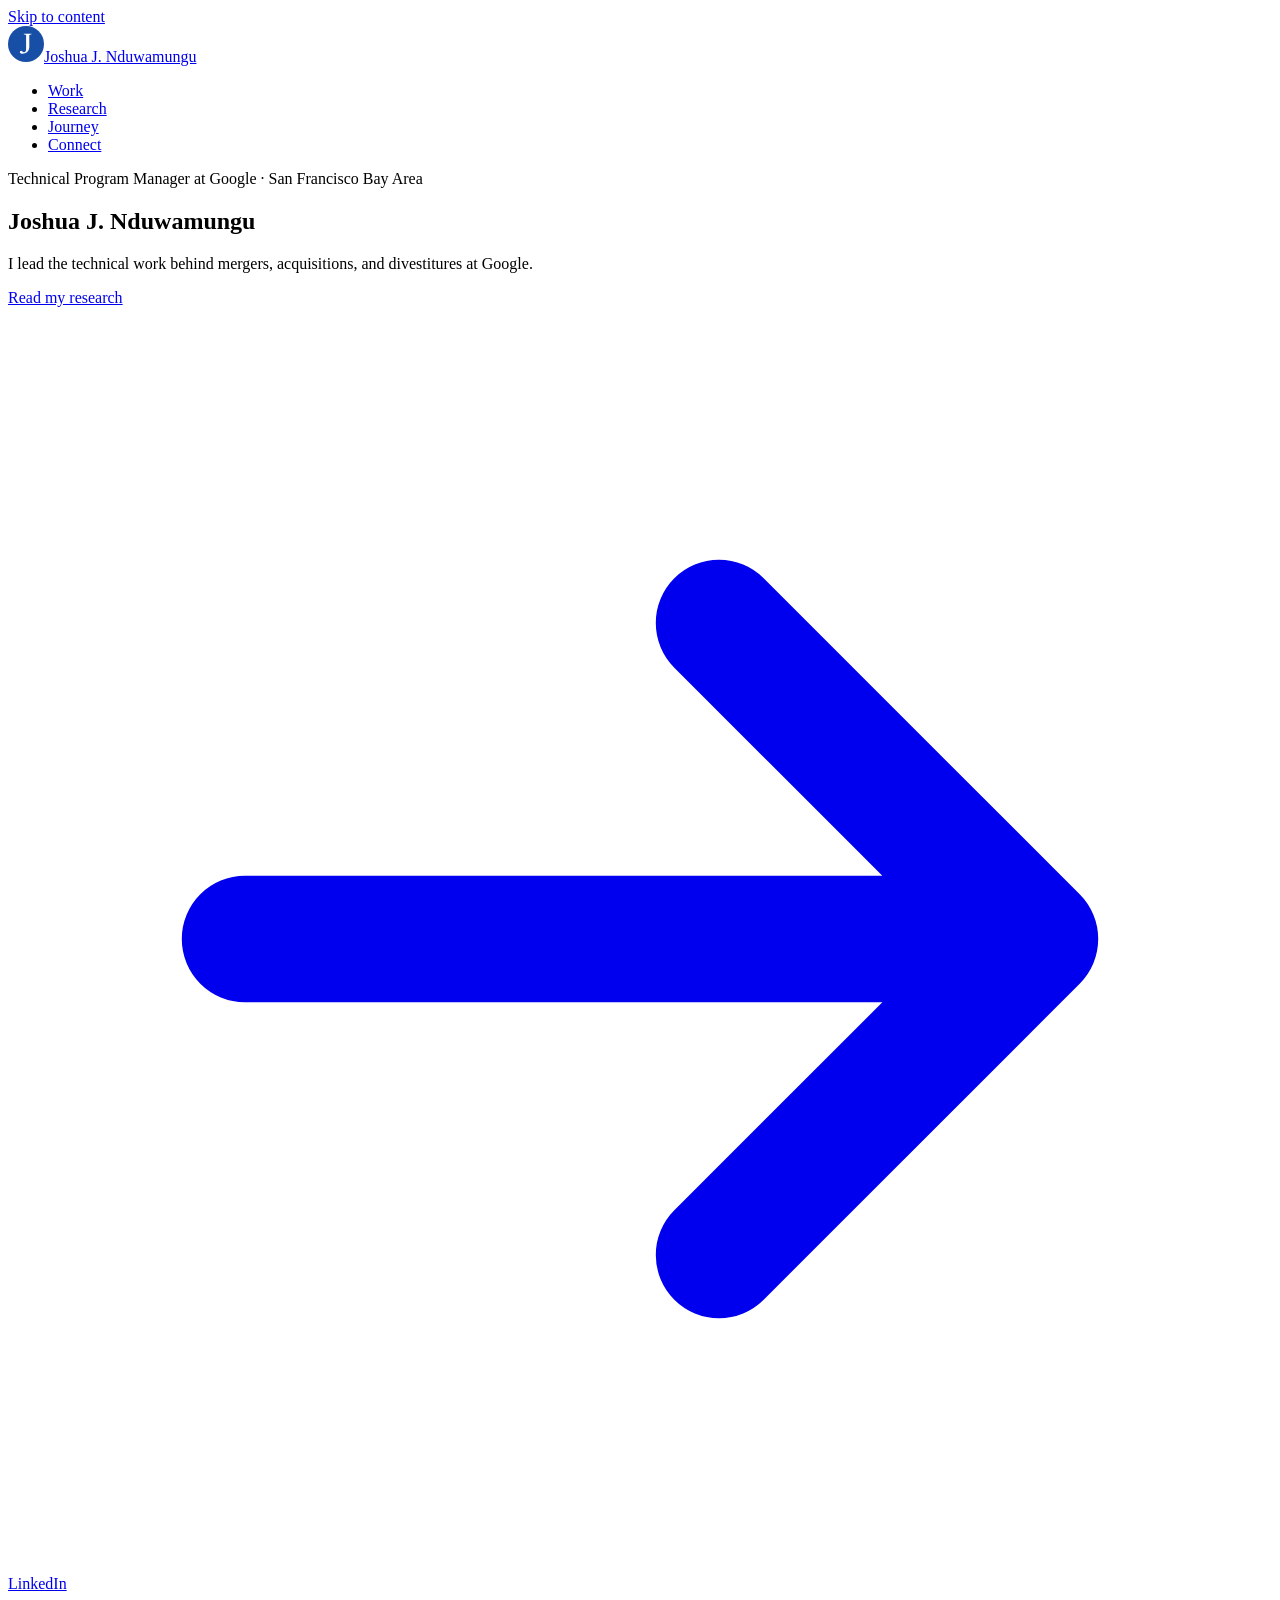
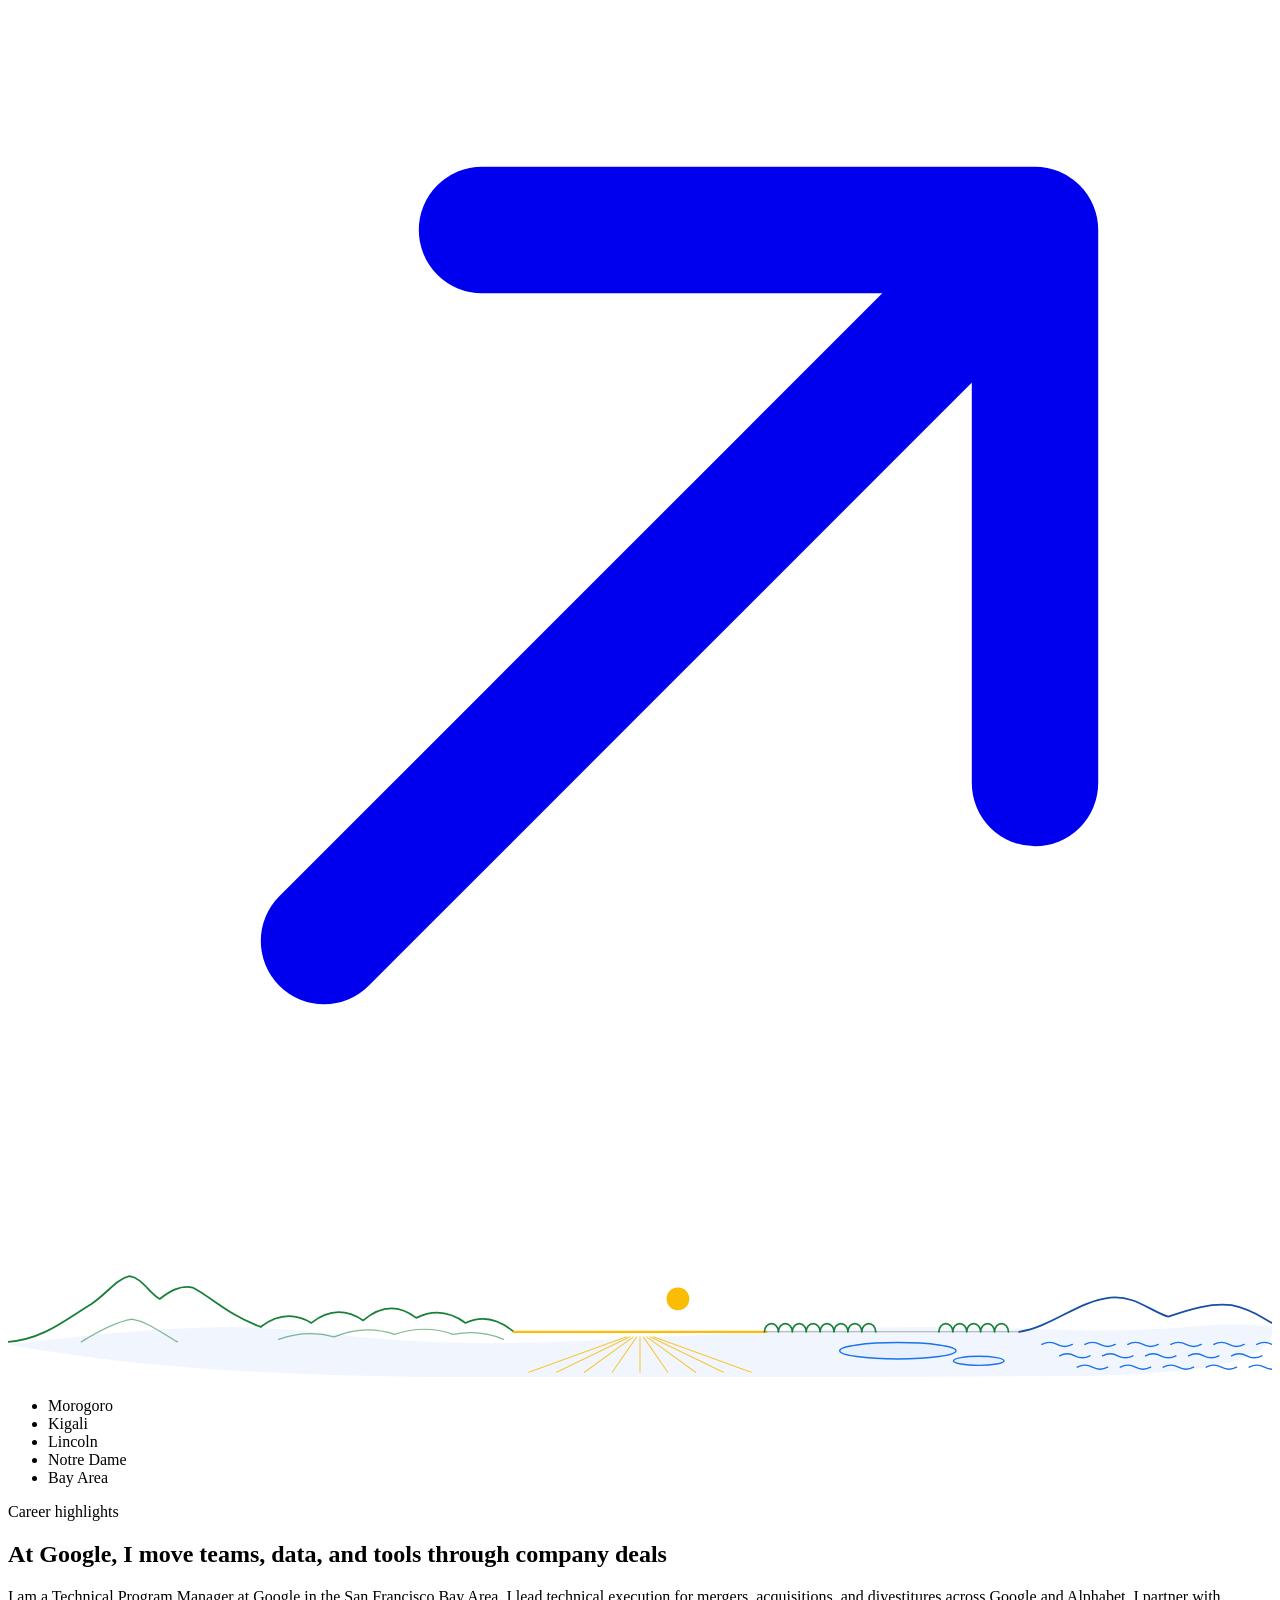
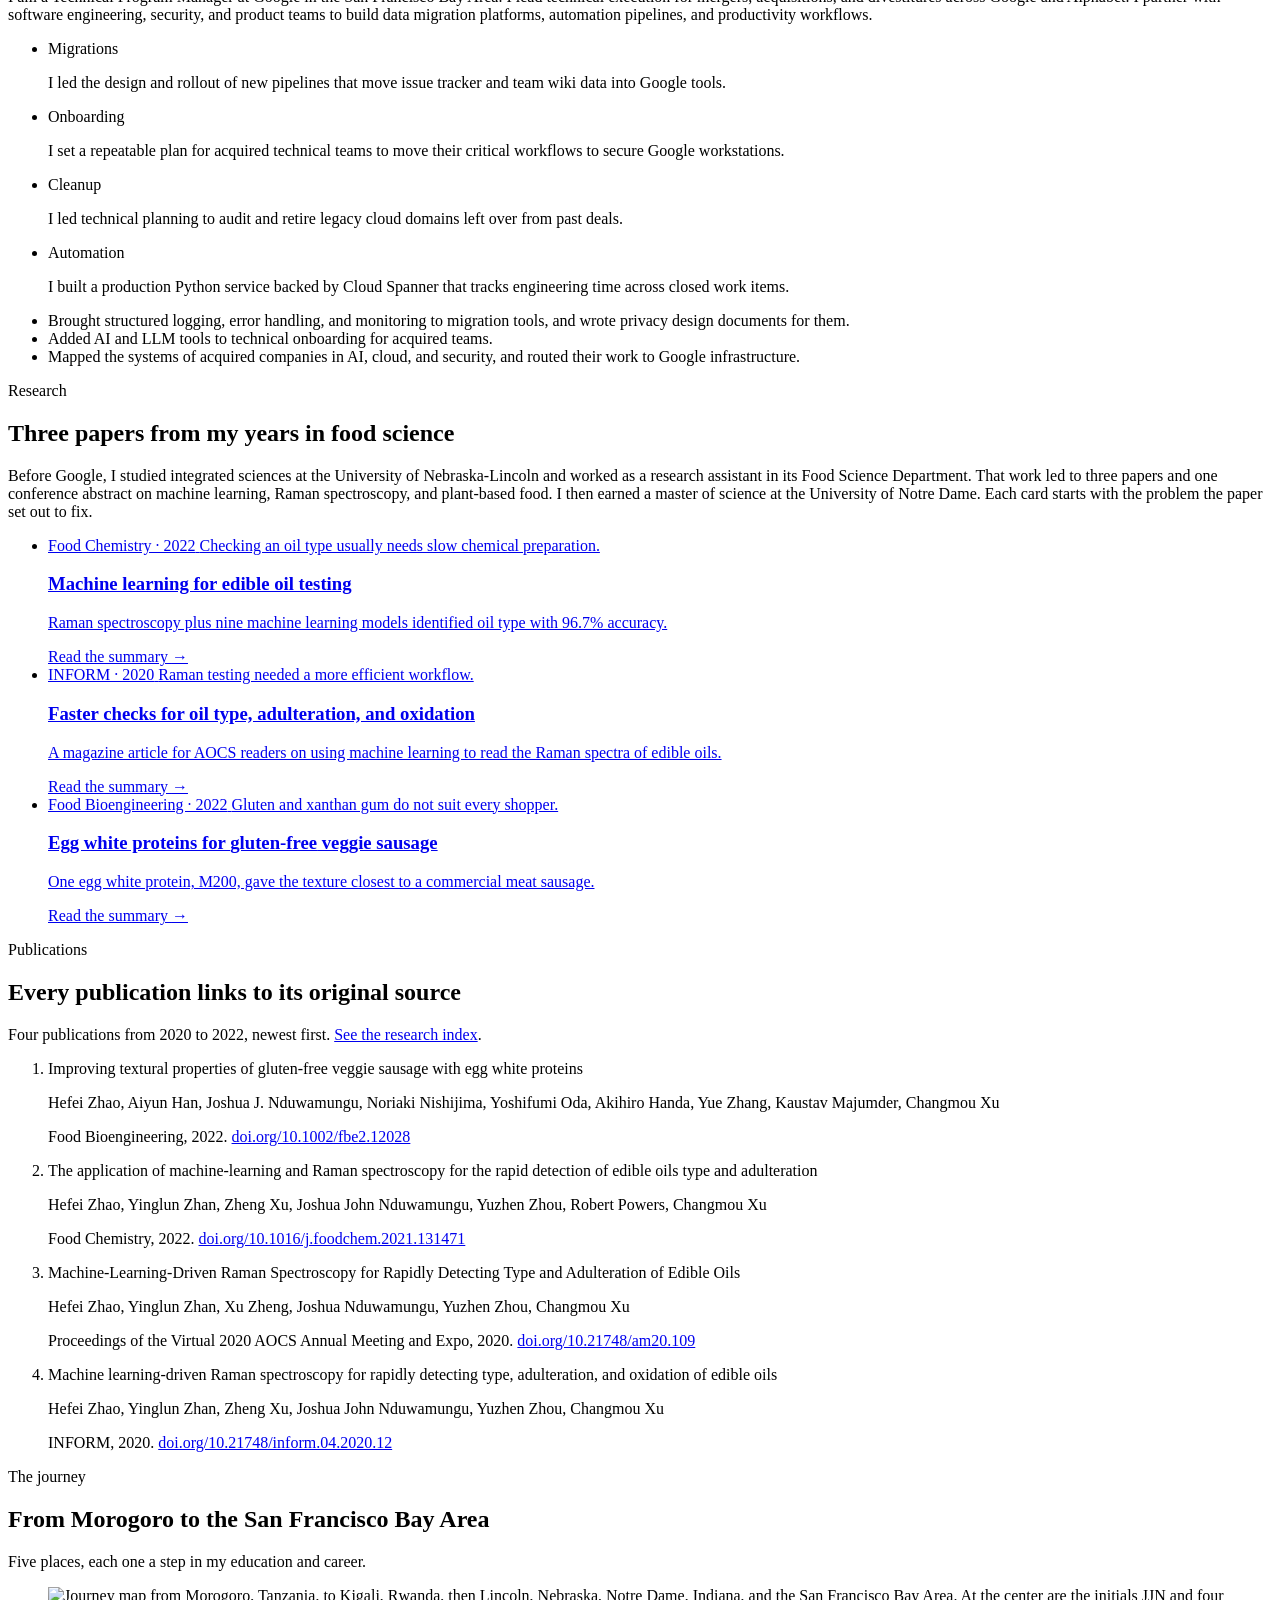
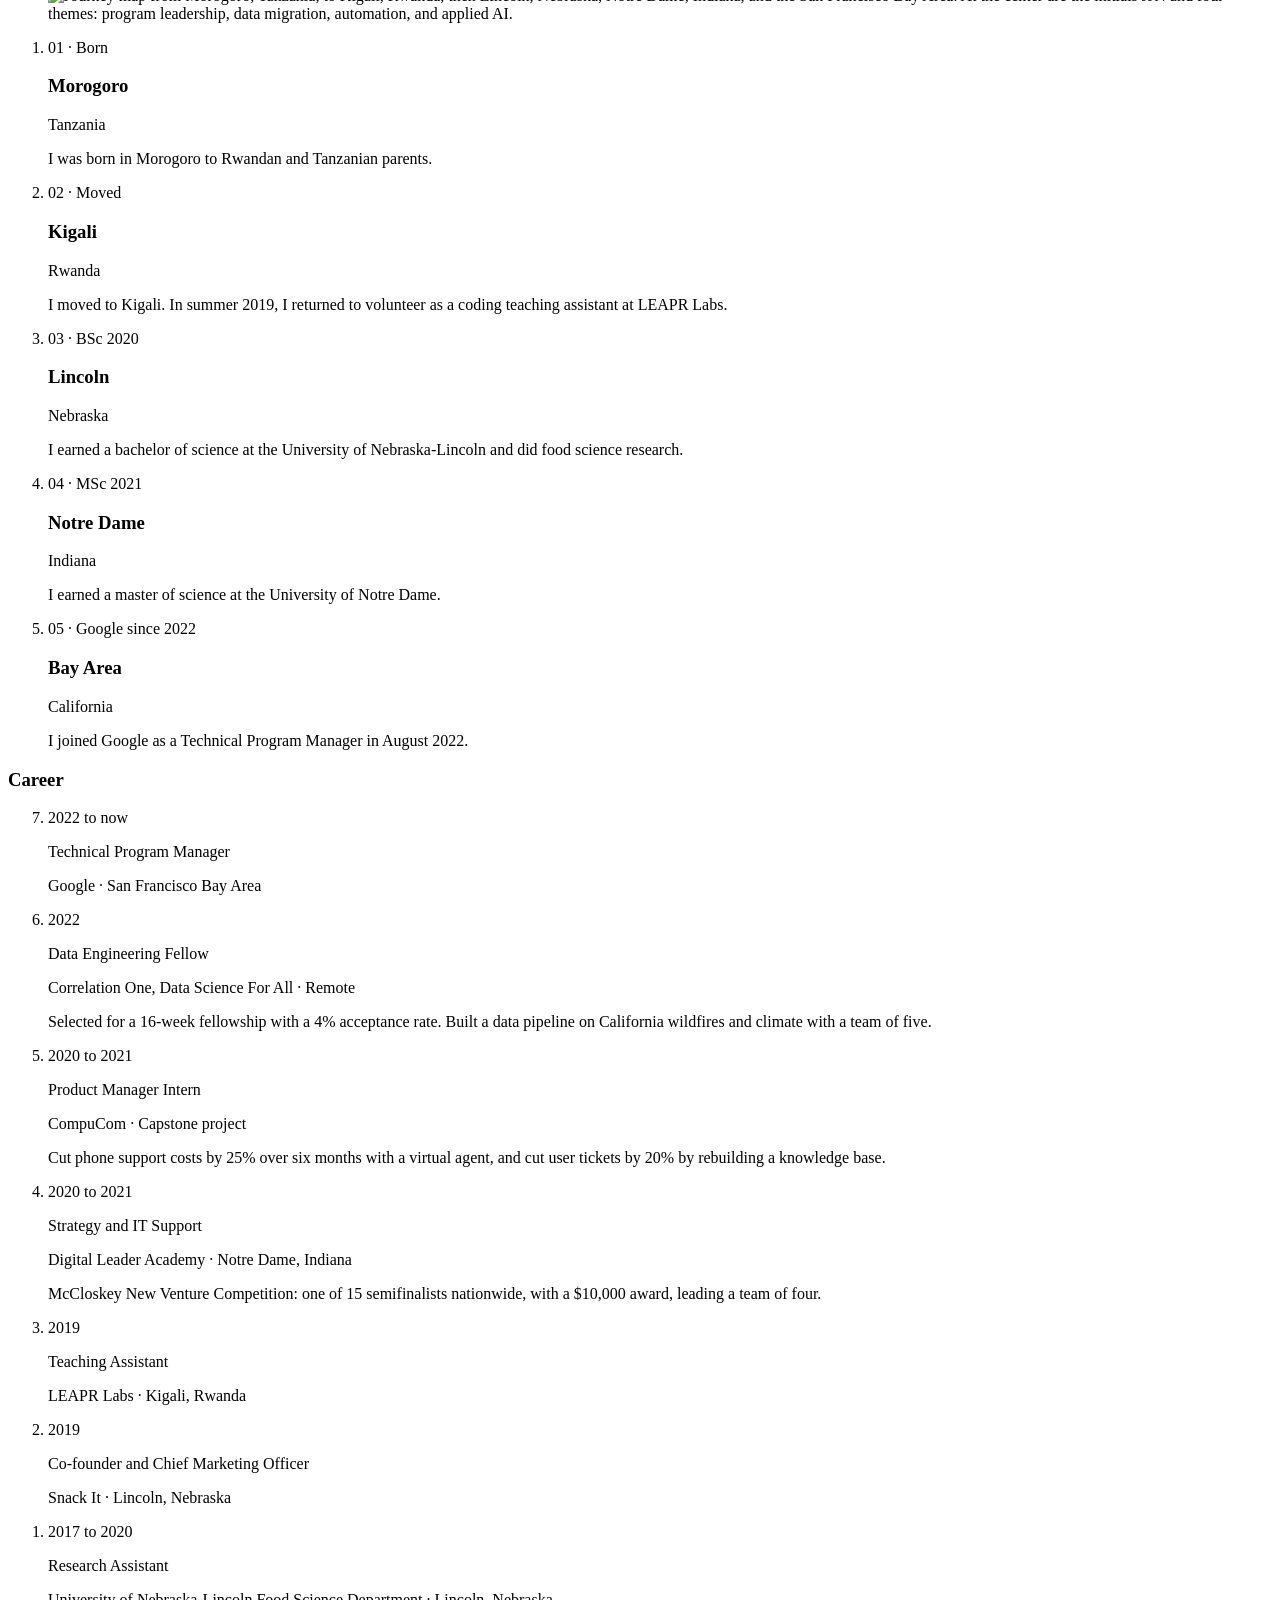
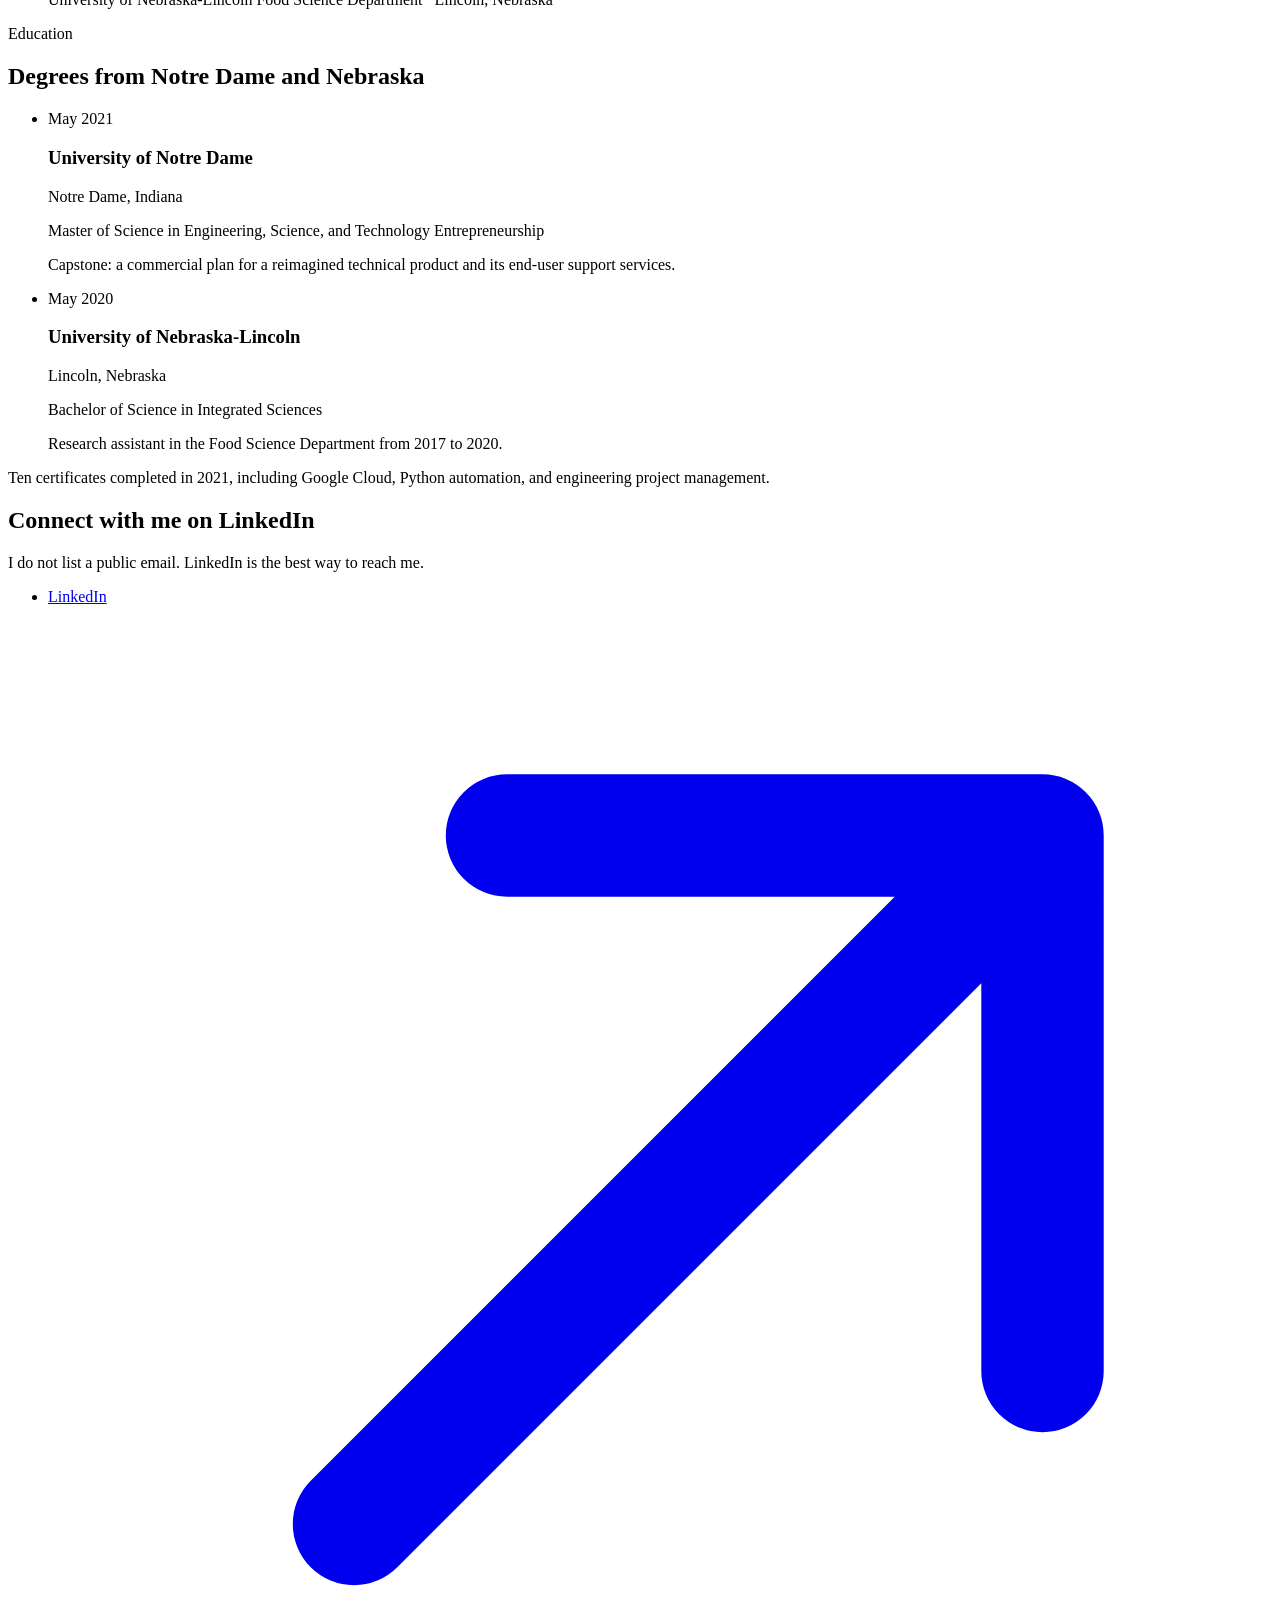
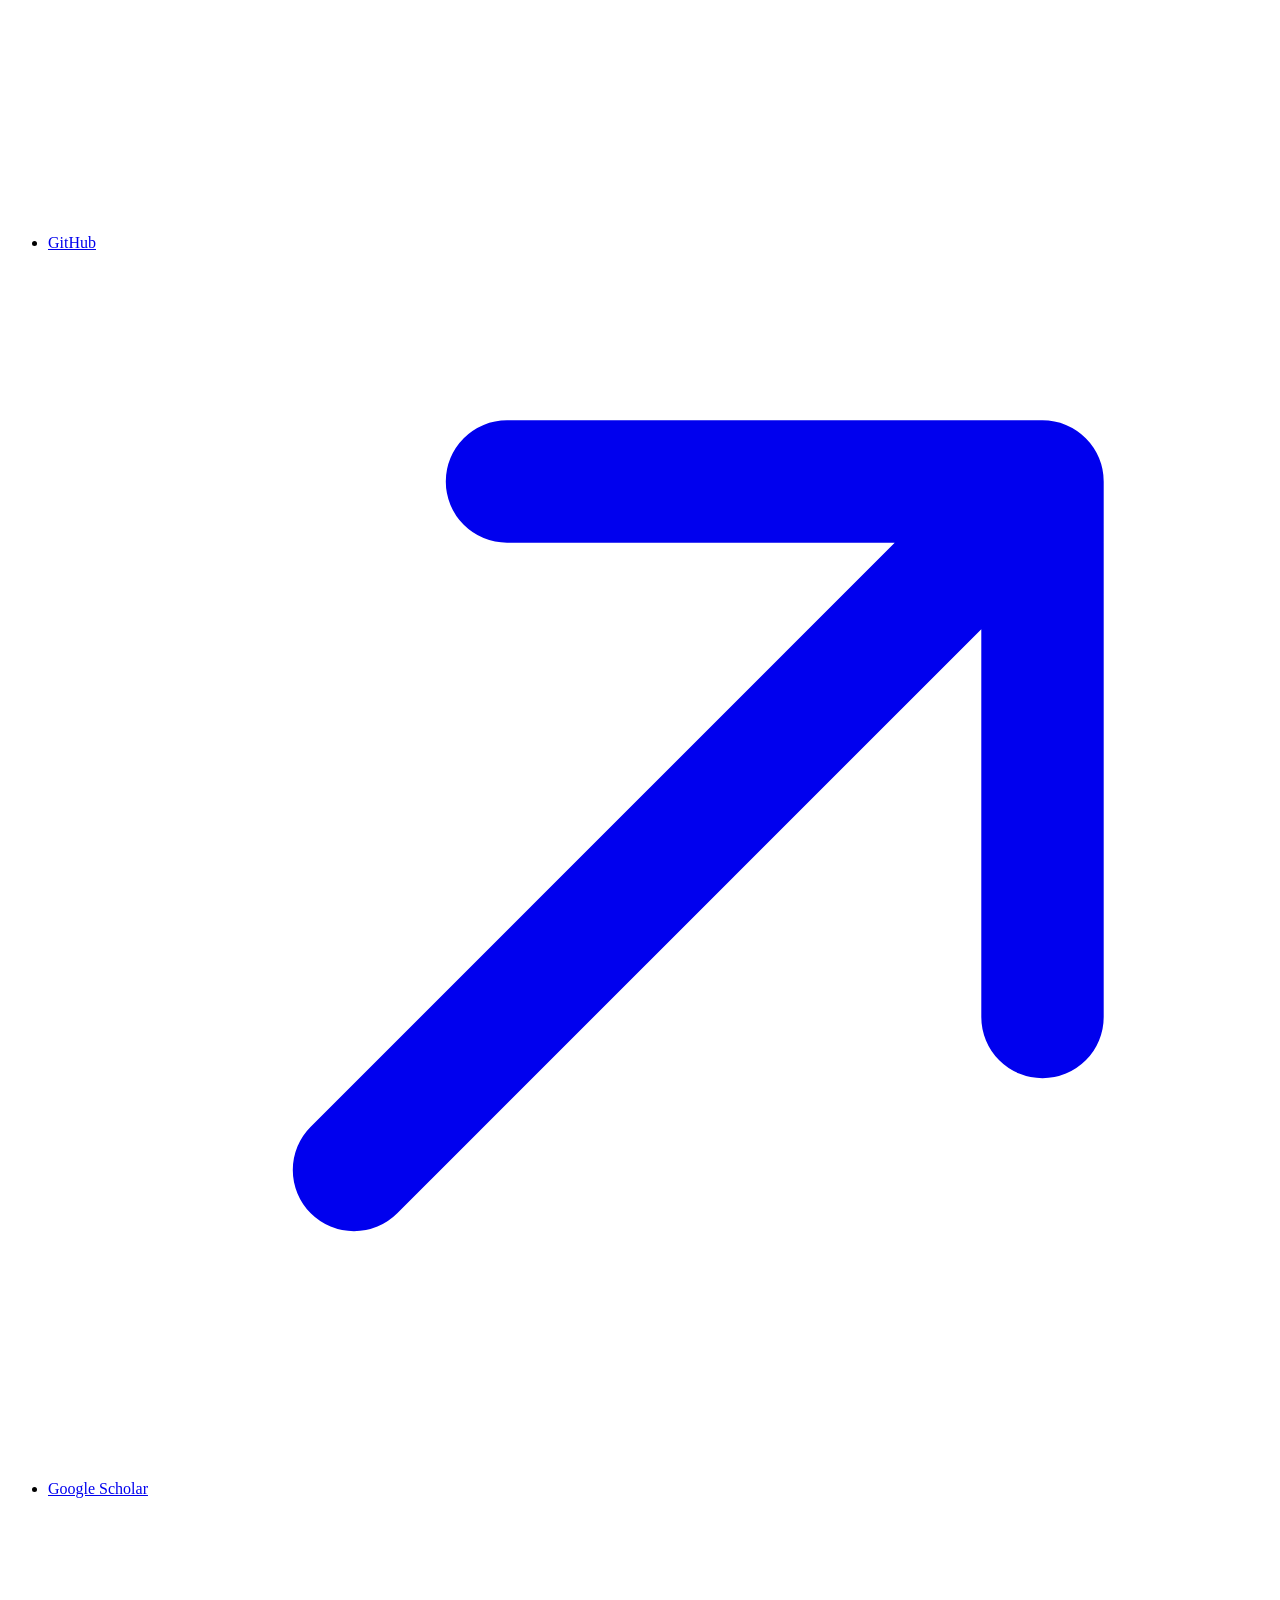
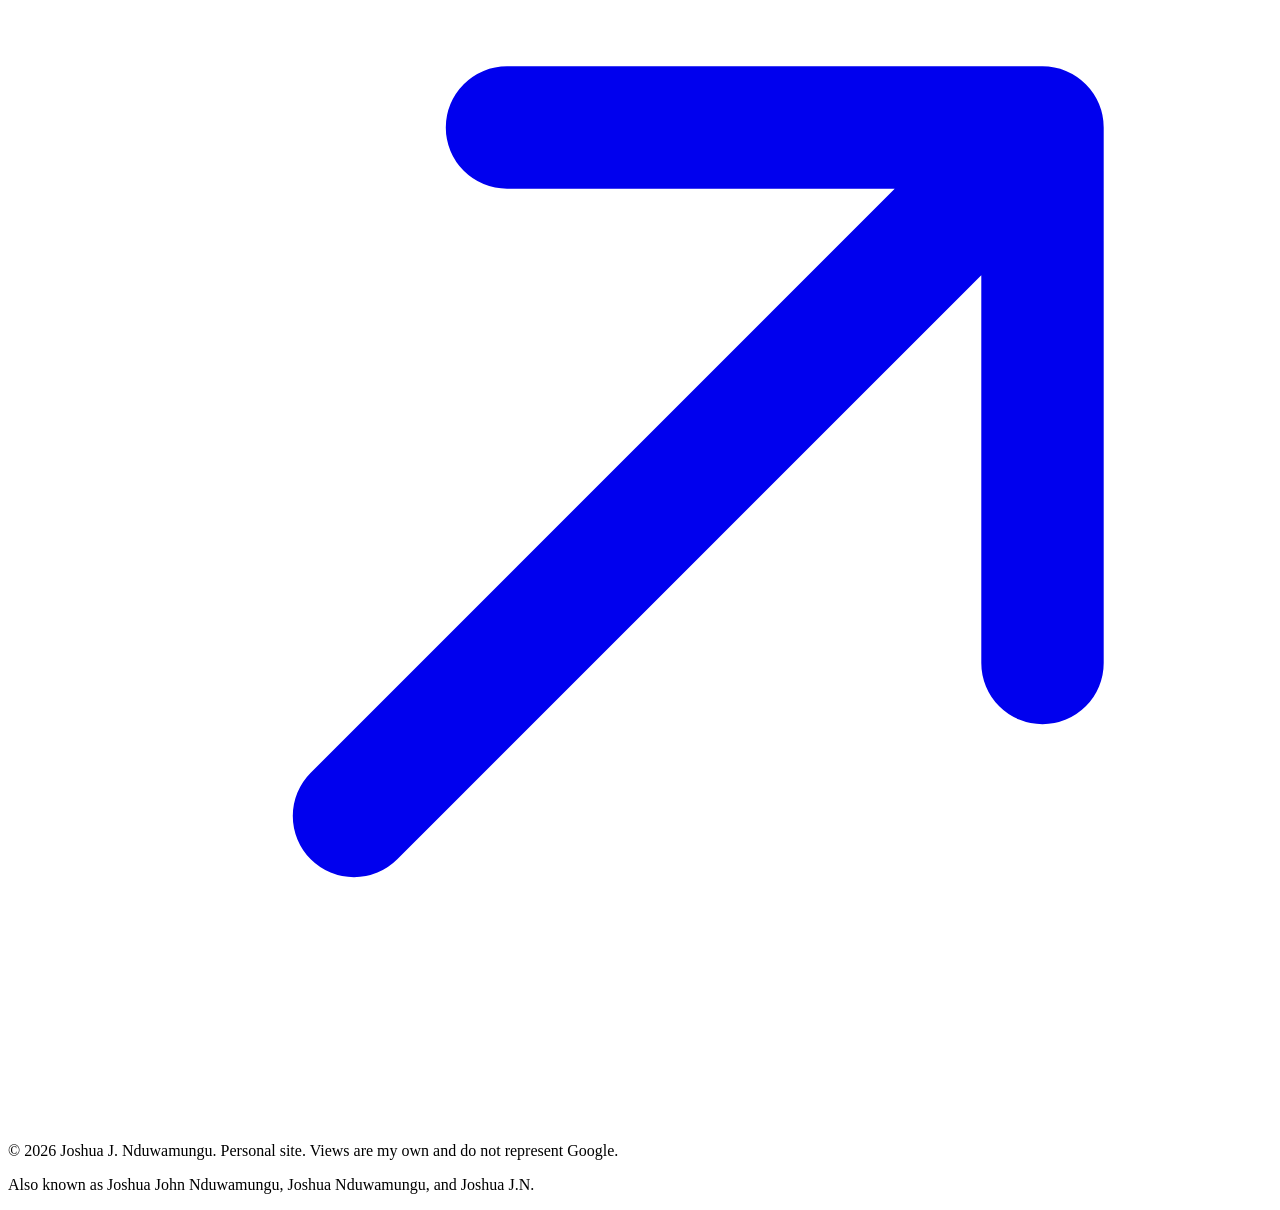
==== index.html @ 7f35c4a2 "Add home page, 404 page, icons, and crawl files" ====
<!doctype html>
<html lang="en">
<head>
<meta charset="utf-8">
<meta name="viewport" content="width=device-width, initial-scale=1">
<title>Joshua J. Nduwamungu | Technical Program Manager at Google</title>
<meta name="description" content="Joshua J. Nduwamungu is a Technical Program Manager at Google who leads technical work for mergers, acquisitions, and divestitures. Research and career.">
<meta name="keywords" content="Joshua J. Nduwamungu, Joshua John Nduwamungu, Joshua Nduwamungu, Joshua J.N.">
<meta name="author" content="Joshua J. Nduwamungu">
<meta name="robots" content="index, follow, max-image-preview:large">
<link rel="canonical" href="https://joshijo77.github.io/">
<meta name="theme-color" content="#ffffff">
<link rel="icon" href="/favicon.svg" type="image/svg+xml">
<link rel="icon" href="/favicon-32.png" sizes="32x32" type="image/png">
<link rel="apple-touch-icon" href="/apple-touch-icon.png">
<link rel="manifest" href="/site.webmanifest">
<link rel="preload" href="/assets/fonts/newsreader-var.woff2" as="font" type="font/woff2" crossorigin>
<link rel="preload" href="/assets/fonts/inter-var.woff2" as="font" type="font/woff2" crossorigin>
<link rel="stylesheet" href="/assets/css/site.css?v=2">
<meta property="og:type" content="profile">
<meta property="og:site_name" content="Joshua J. Nduwamungu">
<meta property="og:title" content="Joshua J. Nduwamungu | Technical Program Manager at Google">
<meta property="og:description" content="Joshua J. Nduwamungu is a Technical Program Manager at Google who leads technical work for mergers, acquisitions, and divestitures. Research and career.">
<meta property="og:url" content="https://joshijo77.github.io/">
<meta property="og:image" content="https://joshijo77.github.io/og.png">
<meta property="og:image:width" content="1200">
<meta property="og:image:height" content="630">
<meta property="og:image:alt" content="Joshua J. Nduwamungu, Technical Program Manager at Google, above a horizon drawn from Morogoro, Kigali, Nebraska, Indiana, and the Bay Area.">
<meta property="og:locale" content="en_US">
<meta property="profile:first_name" content="Joshua">
<meta property="profile:last_name" content="Nduwamungu">
<meta name="twitter:card" content="summary_large_image">
<meta name="twitter:title" content="Joshua J. Nduwamungu | Technical Program Manager at Google">
<meta name="twitter:description" content="Joshua J. Nduwamungu is a Technical Program Manager at Google who leads technical work for mergers, acquisitions, and divestitures. Research and career.">
<meta name="twitter:image" content="https://joshijo77.github.io/og.png">
<meta name="twitter:image:alt" content="Joshua J. Nduwamungu, Technical Program Manager at Google, above a horizon drawn from Morogoro, Kigali, Nebraska, Indiana, and the Bay Area.">
<script type="application/ld+json">{"@context":"https://schema.org","@graph":[{"@type":"ProfilePage","@id":"https://joshijo77.github.io/#profile","url":"https://joshijo77.github.io/","name":"Joshua J. Nduwamungu | Technical Program Manager at Google","dateCreated":"2026-11-27","dateModified":"2026-11-27","inLanguage":"en-US","mainEntity":{"@id":"https://joshijo77.github.io/#person"},"isPartOf":{"@id":"https://joshijo77.github.io/#website"}},{"@type":"Person","@id":"https://joshijo77.github.io/#person","name":"Joshua J. Nduwamungu","alternateName":["Joshua John Nduwamungu","Joshua Nduwamungu","Joshua J.N."],"url":"https://joshijo77.github.io/","jobTitle":"Technical Program Manager","description":"Joshua J. Nduwamungu leads the technical work behind mergers, acquisitions, and divestitures at Google.","worksFor":{"@type":"Organization","name":"Google","url":"https://www.google.com"},"alumniOf":[{"@type":"CollegeOrUniversity","name":"University of Notre Dame","url":"https://www.nd.edu"},{"@type":"CollegeOrUniversity","name":"University of Nebraska-Lincoln","url":"https://www.unl.edu"}],"hasCredential":[{"@type":"EducationalOccupationalCredential","credentialCategory":"degree","name":"Master of Science in Engineering, Science, and Technology Entrepreneurship","dateCreated":"2021-05","recognizedBy":{"@type":"CollegeOrUniversity","name":"University of Notre Dame"}},{"@type":"EducationalOccupationalCredential","credentialCategory":"degree","name":"Bachelor of Science in Integrated Sciences","dateCreated":"2020-05","recognizedBy":{"@type":"CollegeOrUniversity","name":"University of Nebraska-Lincoln"}}],"homeLocation":{"@type":"Place","name":"San Francisco Bay Area, California, United States"},"birthPlace":{"@type":"Place","name":"Morogoro, Tanzania"},"knowsAbout":["Technical program management","Mergers and acquisitions technical integration","Divestitures","Data migration","Automation","Applied AI","Machine learning","Raman spectroscopy","Food science"],"sameAs":["https://github.com/joshijo77","https://www.linkedin.com/in/joshua-j-nduwamungu","https://scholar.google.com/citations?hl=en&user=gFSQpskAAAAJ"]},{"@type":"WebSite","@id":"https://joshijo77.github.io/#website","url":"https://joshijo77.github.io/","name":"Joshua J. Nduwamungu","inLanguage":"en-US","publisher":{"@id":"https://joshijo77.github.io/#person"}},{"@type":"SoftwareSourceCode","name":"Joshua J. Nduwamungu personal website","codeRepository":"https://github.com/joshijo77/joshijo77.github.io","programmingLanguage":["HTML","CSS"],"license":"https://opensource.org/licenses/MIT","author":{"@id":"https://joshijo77.github.io/#person"}},{"@type":"ScholarlyArticle","@id":"https://doi.org/10.1016/j.foodchem.2021.131471","headline":"The application of machine-learning and Raman spectroscopy for the rapid detection of edible oils type and","name":"The application of machine-learning and Raman spectroscopy for the rapid detection of edible oils type and adulteration","author":[{"@type":"Person","name":"Hefei Zhao"},{"@type":"Person","name":"Yinglun Zhan"},{"@type":"Person","name":"Zheng Xu"},{"@id":"https://joshijo77.github.io/#person"},{"@type":"Person","name":"Yuzhen Zhou"},{"@type":"Person","name":"Robert Powers"},{"@type":"Person","name":"Changmou Xu"}],"datePublished":"2022-03-30","isPartOf":{"@type":"Periodical","name":"Food Chemistry"},"identifier":{"@type":"PropertyValue","propertyID":"DOI","value":"10.1016/j.foodchem.2021.131471"},"sameAs":"https://doi.org/10.1016/j.foodchem.2021.131471","url":"https://doi.org/10.1016/j.foodchem.2021.131471"},{"@type":"ScholarlyArticle","@id":"https://doi.org/10.21748/inform.04.2020.12","headline":"Machine learning-driven Raman spectroscopy for rapidly detecting type, adulteration, and oxidation of edible","name":"Machine learning-driven Raman spectroscopy for rapidly detecting type, adulteration, and oxidation of edible oils","author":[{"@type":"Person","name":"Hefei Zhao"},{"@type":"Person","name":"Yinglun Zhan"},{"@type":"Person","name":"Zheng Xu"},{"@id":"https://joshijo77.github.io/#person"},{"@type":"Person","name":"Yuzhen Zhou"},{"@type":"Person","name":"Changmou Xu"}],"datePublished":"2020-04-01","isPartOf":{"@type":"Periodical","name":"INFORM"},"identifier":{"@type":"PropertyValue","propertyID":"DOI","value":"10.21748/inform.04.2020.12"},"sameAs":"https://doi.org/10.21748/inform.04.2020.12","url":"https://doi.org/10.21748/inform.04.2020.12"},{"@type":"ScholarlyArticle","@id":"https://doi.org/10.1002/fbe2.12028","headline":"Improving textural properties of gluten-free veggie sausage with egg white proteins","name":"Improving textural properties of gluten-free veggie sausage with egg white proteins","author":[{"@type":"Person","name":"Hefei Zhao"},{"@type":"Person","name":"Aiyun Han"},{"@id":"https://joshijo77.github.io/#person"},{"@type":"Person","name":"Noriaki Nishijima"},{"@type":"Person","name":"Yoshifumi Oda"},{"@type":"Person","name":"Akihiro Handa"},{"@type":"Person","name":"Yue Zhang"},{"@type":"Person","name":"Kaustav Majumder"},{"@type":"Person","name":"Changmou Xu"}],"datePublished":"2022-10-11","isPartOf":{"@type":"Periodical","name":"Food Bioengineering"},"identifier":{"@type":"PropertyValue","propertyID":"DOI","value":"10.1002/fbe2.12028"},"sameAs":"https://doi.org/10.1002/fbe2.12028","url":"https://doi.org/10.1002/fbe2.12028","license":"https://creativecommons.org/licenses/by/4.0/"},{"@type":"CreativeWork","@id":"https://doi.org/10.21748/am20.109","name":"Machine-Learning-Driven Raman Spectroscopy for Rapidly Detecting Type and Adulteration of Edible Oils","datePublished":"2020-06-29","isPartOf":{"@type":"CreativeWork","name":"Proceedings of the Virtual 2020 AOCS Annual Meeting and Expo"},"url":"https://doi.org/10.21748/am20.109","author":[{"@type":"Person","name":"Hefei Zhao"},{"@type":"Person","name":"Yinglun Zhan"},{"@type":"Person","name":"Xu Zheng"},{"@id":"https://joshijo77.github.io/#person"},{"@type":"Person","name":"Yuzhen Zhou"},{"@type":"Person","name":"Changmou Xu"}]}]}</script>
</head>
<body>
<a class="skip" href="#main">Skip to content</a>
<header class="site-header">
<div class="wrap">
<a class="brand" href="/" aria-label="Joshua J. Nduwamungu, home"><svg class="mark" aria-hidden="true" focusable="false" xmlns="http://www.w3.org/2000/svg" viewBox="0 0 36 36" width="36" height="36"><rect width="36" height="36" rx="18" fill="#174EA6"/><path fill="#fff" d="M21.31 20.83Q21.31 22.44 20.74 23.74Q20.17 25.03 19.18 25.94Q18.2 26.85 16.94 27.33Q15.68 27.81 14.3 27.81Q13.56 27.81 13.02 27.61Q12.47 27.4 12.18 27.02Q11.88 26.64 11.88 26.13Q11.88 25.6 12.22 25.21Q12.55 24.82 13.15 24.82Q13.4 24.82 13.71 25.03Q14.02 25.24 14.38 25.52Q14.75 25.79 15.16 26Q15.57 26.22 16.02 26.22Q16.93 26.22 17.52 25.48Q18.1 24.74 18.1 22.94V9.08L15.77 8.34V7.78H23.56V8.34L21.28 9.08Z"/></svg><span>Joshua J. Nduwamungu</span></a>
<nav aria-label="Main"><ul class="nav">
<li><a href="/#work">Work</a></li>
<li><a href="/#research">Research</a></li>
<li><a href="/#journey">Journey</a></li>
<li><a href="#connect">Connect</a></li>
</ul></nav>
</div>
</header>
<main id="main">
<section class="hero" aria-labelledby="hero-title">
<div class="wrap">
<span class="eyebrow">Technical Program Manager at Google · San Francisco Bay Area</span>
<h1 id="hero-title">Joshua J. Nduwamungu</h1>
<p class="lede">I lead the technical work behind mergers, acquisitions, and divestitures at Google.</p>
<div class="actions">
<a class="btn btn-primary" href="#research">Read my research<svg viewBox="0 0 16 16" aria-hidden="true" fill="none" stroke="currentColor" stroke-width="1.6" stroke-linecap="round" stroke-linejoin="round"><path d="M3 8h10M9 4l4 4-4 4"/></svg></a>
<a class="btn btn-secondary" href="https://www.linkedin.com/in/joshua-j-nduwamungu" rel="me noopener">LinkedIn<svg viewBox="0 0 16 16" aria-hidden="true" fill="none" stroke="currentColor" stroke-width="1.6" stroke-linecap="round" stroke-linejoin="round"><path d="M6 3h7v7M13 3 4 12"/></svg></a>
</div>
<svg class="horizon" viewBox="0 0 1000 92" role="img" aria-labelledby="hz-t"><title id="hz-t">A horizon drawn from five places: the mountains of Morogoro, the hills of Kigali, the plains of Nebraska, the lakes and woods of Indiana, and the hills and water of the Bay Area.</title><path d="M0 66 C120 52 180 48 260 58 S420 66 520 60 S700 50 820 54 S940 46 1000 52 C1004 76 960 90 840 91 C680 92 520 92 360 92 C220 91 110 86 0 66Z" fill="#E8F0FE" opacity=".6"/>
<path d="M0 64 C28 62 46 46 66 34 C78 26 86 14 96 12 C106 13 112 26 120 30 C128 24 136 19 146 21 C160 28 176 44 200 52" fill="none" stroke="#188038" stroke-width="1.4" stroke-linecap="round" stroke-linejoin="round"/>
<path d="M58 64 C74 54 86 48 98 46 C110 48 120 56 134 64" fill="none" stroke="#188038" stroke-width="0.9799999999999999" stroke-linecap="round" opacity=".55"/>
<path d="M200 52 Q220 37 240 49 Q260 33 281 47 Q302 29 323 45 Q343 35 362 49 Q381 40 400 56" fill="none" stroke="#188038" stroke-width="1.4" stroke-linecap="round" stroke-linejoin="round"/>
<path d="M214 62 Q236 54 258 60 Q282 50 306 58 Q330 50 352 58 Q374 54 392 62" fill="none" stroke="#188038" stroke-width="0.9799999999999999" stroke-linecap="round" opacity=".55"/>
<circle cx="530" cy="30" r="9" fill="#FBBC04"/>
<path d="M400 56 L600 56" stroke="#FBBC04" stroke-width="1.7999999999999998" stroke-linecap="round"/>
<path d="M489.4 60 L412 88 M492.1 60 L434 88 M494.7 60 L456 88 M497.4 60 L478 88 M500.0 60 L500 88 M502.6 60 L522 88 M505.3 60 L544 88 M507.9 60 L566 88 M510.6 60 L588 88" stroke="#FBBC04" stroke-width="0.84" stroke-linecap="round" opacity=".8"/>
<path d="M600 56 L800 56" stroke="#5F6368" stroke-width="0.84" stroke-linecap="round" opacity=".5"/>
<path d="M598.5 56 A5.5 6.5 0 0 1 609.5 56 M609.5 56 A5.5 6.5 0 0 1 620.5 56 M620.5 56 A5.5 6.5 0 0 1 631.5 56 M631.5 56 A5.5 6.5 0 0 1 642.5 56 M642.5 56 A5.5 6.5 0 0 1 653.5 56 M653.5 56 A5.5 6.5 0 0 1 664.5 56 M664.5 56 A5.5 6.5 0 0 1 675.5 56 M675.5 56 A5.5 6.5 0 0 1 686.5 56 M736.5 56 A5.5 6.5 0 0 1 747.5 56 M747.5 56 A5.5 6.5 0 0 1 758.5 56 M758.5 56 A5.5 6.5 0 0 1 769.5 56 M769.5 56 A5.5 6.5 0 0 1 780.5 56 M780.5 56 A5.5 6.5 0 0 1 791.5 56" fill="none" stroke="#188038" stroke-width="1.4" stroke-linecap="round"/>
<ellipse cx="704" cy="71" rx="46" ry="6.5" fill="#E8F0FE" stroke="#1A73E8" stroke-width="1.1199999999999999"/>
<ellipse cx="768" cy="79" rx="20" ry="3.6" fill="#E8F0FE" stroke="#1A73E8" stroke-width="1.1199999999999999"/>
<path d="M800 56 C826 52 846 32 872 29 C892 27 904 40 918 44 C936 38 952 33 968 35 C984 38 994 46 1000 49" fill="none" stroke="#174EA6" stroke-width="1.4" stroke-linecap="round" stroke-linejoin="round"/>
<path d="M818 66 q6 -3.2 12 0 t12 0 M852 66 q6 -3.2 12 0 t12 0 M886 66 q6 -3.2 12 0 t12 0 M920 66 q6 -3.2 12 0 t12 0 M954 66 q6 -3.2 12 0 t12 0 M988 66 q6 -3.2 12 0 t12 0 M832 75 q6 -3.2 12 0 t12 0 M866 75 q6 -3.2 12 0 t12 0 M900 75 q6 -3.2 12 0 t12 0 M934 75 q6 -3.2 12 0 t12 0 M968 75 q6 -3.2 12 0 t12 0 M846 84 q6 -3.2 12 0 t12 0 M880 84 q6 -3.2 12 0 t12 0 M914 84 q6 -3.2 12 0 t12 0 M948 84 q6 -3.2 12 0 t12 0 M982 84 q6 -3.2 12 0 t12 0" fill="none" stroke="#1A73E8" stroke-width="1.1199999999999999" stroke-linecap="round"/></svg>
<ul class="horizon-labels" aria-hidden="true"><li>Morogoro</li><li>Kigali</li><li>Lincoln</li><li>Notre Dame</li><li>Bay Area</li></ul>
</div>
</section>

<section class="section" id="work" aria-labelledby="work-title">
<div class="wrap">
<div class="section-head">
<span class="eyebrow">Career highlights</span>
<h2 id="work-title">At Google, I move teams, data, and tools through company deals</h2>
<p>I am a Technical Program Manager at Google in the San Francisco Bay Area. I lead technical execution for mergers, acquisitions, and divestitures across Google and Alphabet. I partner with software engineering, security, and product teams to build data migration platforms, automation pipelines, and productivity workflows.</p>
</div>
<ul class="stats">
<li class="stat"><span class="num">Migrations</span><p>I led the design and rollout of new pipelines that move issue tracker and team wiki data into Google tools.</p></li>
<li class="stat"><span class="num">Onboarding</span><p>I set a repeatable plan for acquired technical teams to move their critical workflows to secure Google workstations.</p></li>
<li class="stat"><span class="num">Cleanup</span><p>I led technical planning to audit and retire legacy cloud domains left over from past deals.</p></li>
<li class="stat"><span class="num">Automation</span><p>I built a production Python service backed by Cloud Spanner that tracks engineering time across closed work items.</p></li>
</ul>
<ul class="work-more">
<li>Brought structured logging, error handling, and monitoring to migration tools, and wrote privacy design documents for them.</li>
<li>Added AI and LLM tools to technical onboarding for acquired teams.</li>
<li>Mapped the systems of acquired companies in AI, cloud, and security, and routed their work to Google infrastructure.</li>
</ul>
</div>
</section>

<section class="section" id="research" aria-labelledby="research-title">
<div class="wrap">
<div class="section-head">
<span class="eyebrow">Research</span>
<h2 id="research-title">Three papers from my years in food science</h2>
<p>Before Google, I studied integrated sciences at the University of Nebraska-Lincoln and worked as a research assistant in its Food Science Department. That work led to three papers and one conference abstract on machine learning, Raman spectroscopy, and plant-based food. I then earned a master of science at the University of Notre Dame. Each card starts with the problem the paper set out to fix.</p>
</div>
<ul class="cards">
<li><a class="card" href="/research/edible-oil-machine-learning/">
<span class="meta">Food Chemistry · 2022</span>
<span class="problem">Checking an oil type usually needs slow chemical preparation.</span>
<h3>Machine learning for edible oil testing</h3>
<p>Raman spectroscopy plus nine machine learning models identified oil type with 96.7% accuracy.</p>
<span class="go">Read the summary <span aria-hidden="true">→</span></span>
</a></li>
<li><a class="card" href="/research/raman-spectroscopy-inform/">
<span class="meta">INFORM · 2020</span>
<span class="problem">Raman testing needed a more efficient workflow.</span>
<h3>Faster checks for oil type, adulteration, and oxidation</h3>
<p>A magazine article for AOCS readers on using machine learning to read the Raman spectra of edible oils.</p>
<span class="go">Read the summary <span aria-hidden="true">→</span></span>
</a></li>
<li><a class="card" href="/research/egg-white-veggie-sausage/">
<span class="meta">Food Bioengineering · 2022</span>
<span class="problem">Gluten and xanthan gum do not suit every shopper.</span>
<h3>Egg white proteins for <span class="nw">gluten-free</span> veggie sausage</h3>
<p>One egg white protein, M200, gave the texture closest to a commercial meat sausage.</p>
<span class="go">Read the summary <span aria-hidden="true">→</span></span>
</a></li>
</ul>
</div>
</section>

<section class="section" id="writing" aria-labelledby="writing-title">
<div class="wrap">
<div class="section-head">
<span class="eyebrow">Publications</span>
<h2 id="writing-title">Every publication links to its original source</h2>
<p>Four publications from 2020 to 2022, newest first. <a href="/research/">See the research index</a>.</p>
</div>
<ol class="pubs">
<li><div><span class="t">Improving textural properties of gluten-free veggie sausage with egg white proteins</span>
<p class="a">Hefei Zhao, Aiyun Han, <span class="me">Joshua J. Nduwamungu</span>, Noriaki Nishijima, Yoshifumi Oda, Akihiro Handa, Yue Zhang, Kaustav Majumder, Changmou Xu</p>
<p class="v">Food Bioengineering, 2022. <a href="https://doi.org/10.1002/fbe2.12028" rel="noopener">doi.org/10.1002/fbe2.12028</a></p></div></li><li><div><span class="t">The application of machine-learning and Raman spectroscopy for the rapid detection of edible oils type and adulteration</span>
<p class="a">Hefei Zhao, Yinglun Zhan, Zheng Xu, <span class="me">Joshua John Nduwamungu</span>, Yuzhen Zhou, Robert Powers, Changmou Xu</p>
<p class="v">Food Chemistry, 2022. <a href="https://doi.org/10.1016/j.foodchem.2021.131471" rel="noopener">doi.org/10.1016/j.foodchem.2021.131471</a></p></div></li><li><div><span class="t">Machine-Learning-Driven Raman Spectroscopy for Rapidly Detecting Type and Adulteration of Edible Oils</span>
<p class="a">Hefei Zhao, Yinglun Zhan, Xu Zheng, <span class="me">Joshua Nduwamungu</span>, Yuzhen Zhou, Changmou Xu</p>
<p class="v">Proceedings of the Virtual 2020 AOCS Annual Meeting and Expo, 2020. <a href="https://doi.org/10.21748/am20.109" rel="noopener">doi.org/10.21748/am20.109</a></p></div></li><li><div><span class="t">Machine learning-driven Raman spectroscopy for rapidly detecting type, adulteration, and oxidation of edible oils</span>
<p class="a">Hefei Zhao, Yinglun Zhan, Zheng Xu, <span class="me">Joshua John Nduwamungu</span>, Yuzhen Zhou, Changmou Xu</p>
<p class="v">INFORM, 2020. <a href="https://doi.org/10.21748/inform.04.2020.12" rel="noopener">doi.org/10.21748/inform.04.2020.12</a></p></div></li>
</ol>
</div>
</section>

<section class="section" id="journey" aria-labelledby="journey-title">
<div class="wrap">
<div class="section-head">
<span class="eyebrow">The journey</span>
<h2 id="journey-title">From Morogoro to the San Francisco Bay Area</h2>
<p>Five places, each one a step in my education and career.</p>
</div>
<figure class="journey-art"><img src="/assets/img/journey.svg" width="1000" height="800" alt="Journey map from Morogoro, Tanzania, to Kigali, Rwanda, then Lincoln, Nebraska, Notre Dame, Indiana, and the San Francisco Bay Area. At the center are the initials JJN and four themes: program leadership, data migration, automation, and applied AI." decoding="async"></figure>
<ol class="timeline">
<li style="--dot:#188038"><span class="step">01 · Born</span><h3>Morogoro</h3><p class="where">Tanzania</p><p>I was born in Morogoro to Rwandan and Tanzanian parents.</p></li>
<li style="--dot:#188038"><span class="step">02 · Moved</span><h3>Kigali</h3><p class="where">Rwanda</p><p>I moved to Kigali. In summer 2019, I returned to volunteer as a coding teaching assistant at LEAPR Labs.</p></li>
<li style="--dot:#FBBC04"><span class="step">03 · BSc 2020</span><h3>Lincoln</h3><p class="where">Nebraska</p><p>I earned a bachelor of science at the University of Nebraska-Lincoln and did food science research.</p></li>
<li style="--dot:#FBBC04"><span class="step">04 · MSc 2021</span><h3>Notre Dame</h3><p class="where">Indiana</p><p>I earned a master of science at the University of Notre Dame.</p></li>
<li style="--dot:#1A73E8"><span class="step">05 · Google since 2022</span><h3>Bay Area</h3><p class="where">California</p><p>I joined Google as a Technical Program Manager in August 2022.</p></li>
</ol>
<h3 class="sub-head">Career</h3>
<ol class="career" reversed>
<li><span class="when">2022 to now</span><div><p class="role">Technical Program Manager</p><p class="org">Google <span class="muted">· San Francisco Bay Area</span></p></div></li><li><span class="when">2022</span><div><p class="role">Data Engineering Fellow</p><p class="org">Correlation One, Data Science For All <span class="muted">· Remote</span></p><p class="cnote">Selected for a 16-week fellowship with a 4% acceptance rate. Built a data pipeline on California wildfires and climate with a team of five.</p></div></li><li><span class="when">2020 to 2021</span><div><p class="role">Product Manager Intern</p><p class="org">CompuCom <span class="muted">· Capstone project</span></p><p class="cnote">Cut phone support costs by 25% over six months with a virtual agent, and cut user tickets by 20% by rebuilding a knowledge base.</p></div></li><li><span class="when">2020 to 2021</span><div><p class="role">Strategy and IT Support</p><p class="org">Digital Leader Academy <span class="muted">· Notre Dame, Indiana</span></p><p class="cnote">McCloskey New Venture Competition: one of 15 semifinalists nationwide, with a $10,000 award, leading a team of four.</p></div></li><li><span class="when">2019</span><div><p class="role">Teaching Assistant</p><p class="org">LEAPR Labs <span class="muted">· Kigali, Rwanda</span></p></div></li><li><span class="when">2019</span><div><p class="role">Co-founder and Chief Marketing Officer</p><p class="org">Snack It <span class="muted">· Lincoln, Nebraska</span></p></div></li><li><span class="when">2017 to 2020</span><div><p class="role">Research Assistant</p><p class="org">University of Nebraska-Lincoln Food Science Department <span class="muted">· Lincoln, Nebraska</span></p></div></li>
</ol>
</div>
</section>

<section class="section" id="education" aria-labelledby="education-title">
<div class="wrap">
<div class="section-head">
<span class="eyebrow">Education</span>
<h2 id="education-title">Degrees from Notre Dame and Nebraska</h2>
</div>
<ul class="edu">
<li><span class="date">May 2021</span><h3>University of Notre Dame</h3><p class="where">Notre Dame, Indiana</p><p class="deg">Master of Science in Engineering, Science, and Technology Entrepreneurship</p><p>Capstone: a commercial plan for a reimagined technical product and its end-user support services.</p></li>
<li><span class="date">May 2020</span><h3>University of Nebraska-Lincoln</h3><p class="where">Lincoln, Nebraska</p><p class="deg">Bachelor of Science in Integrated Sciences</p><p>Research assistant in the Food Science Department from 2017 to 2020.</p></li>
</ul>
<p class="muted small">Ten certificates completed in 2021, including Google Cloud, Python automation, and engineering project management.</p>
</div>
</section>
</main>
<footer class="site-footer" id="connect">
<div class="wrap">
<div class="footer-grid">
<div>
<h2>Connect with me on LinkedIn</h2>
<p class="muted">I do not list a public email. LinkedIn is the best way to reach me.</p>
</div>
<ul class="connect">
<li><a class="btn btn-secondary" href="https://www.linkedin.com/in/joshua-j-nduwamungu" rel="me noopener">LinkedIn<svg viewBox="0 0 16 16" aria-hidden="true" fill="none" stroke="currentColor" stroke-width="1.6" stroke-linecap="round" stroke-linejoin="round"><path d="M6 3h7v7M13 3 4 12"/></svg></a></li>
<li><a class="btn btn-secondary" href="https://github.com/joshijo77" rel="me noopener">GitHub<svg viewBox="0 0 16 16" aria-hidden="true" fill="none" stroke="currentColor" stroke-width="1.6" stroke-linecap="round" stroke-linejoin="round"><path d="M6 3h7v7M13 3 4 12"/></svg></a></li>
<li><a class="btn btn-secondary" href="https://scholar.google.com/citations?hl=en&user=gFSQpskAAAAJ" rel="me noopener">Google Scholar<svg viewBox="0 0 16 16" aria-hidden="true" fill="none" stroke="currentColor" stroke-width="1.6" stroke-linecap="round" stroke-linejoin="round"><path d="M6 3h7v7M13 3 4 12"/></svg></a></li>
</ul>
</div>
<div class="legal">
<p>&copy; 2026 Joshua J. Nduwamungu. Personal site. Views are my own and do not represent Google.</p>
<p>Also known as Joshua John Nduwamungu, Joshua Nduwamungu, and Joshua J.N.</p>
</div>
</div>
</footer>
</body>
</html>
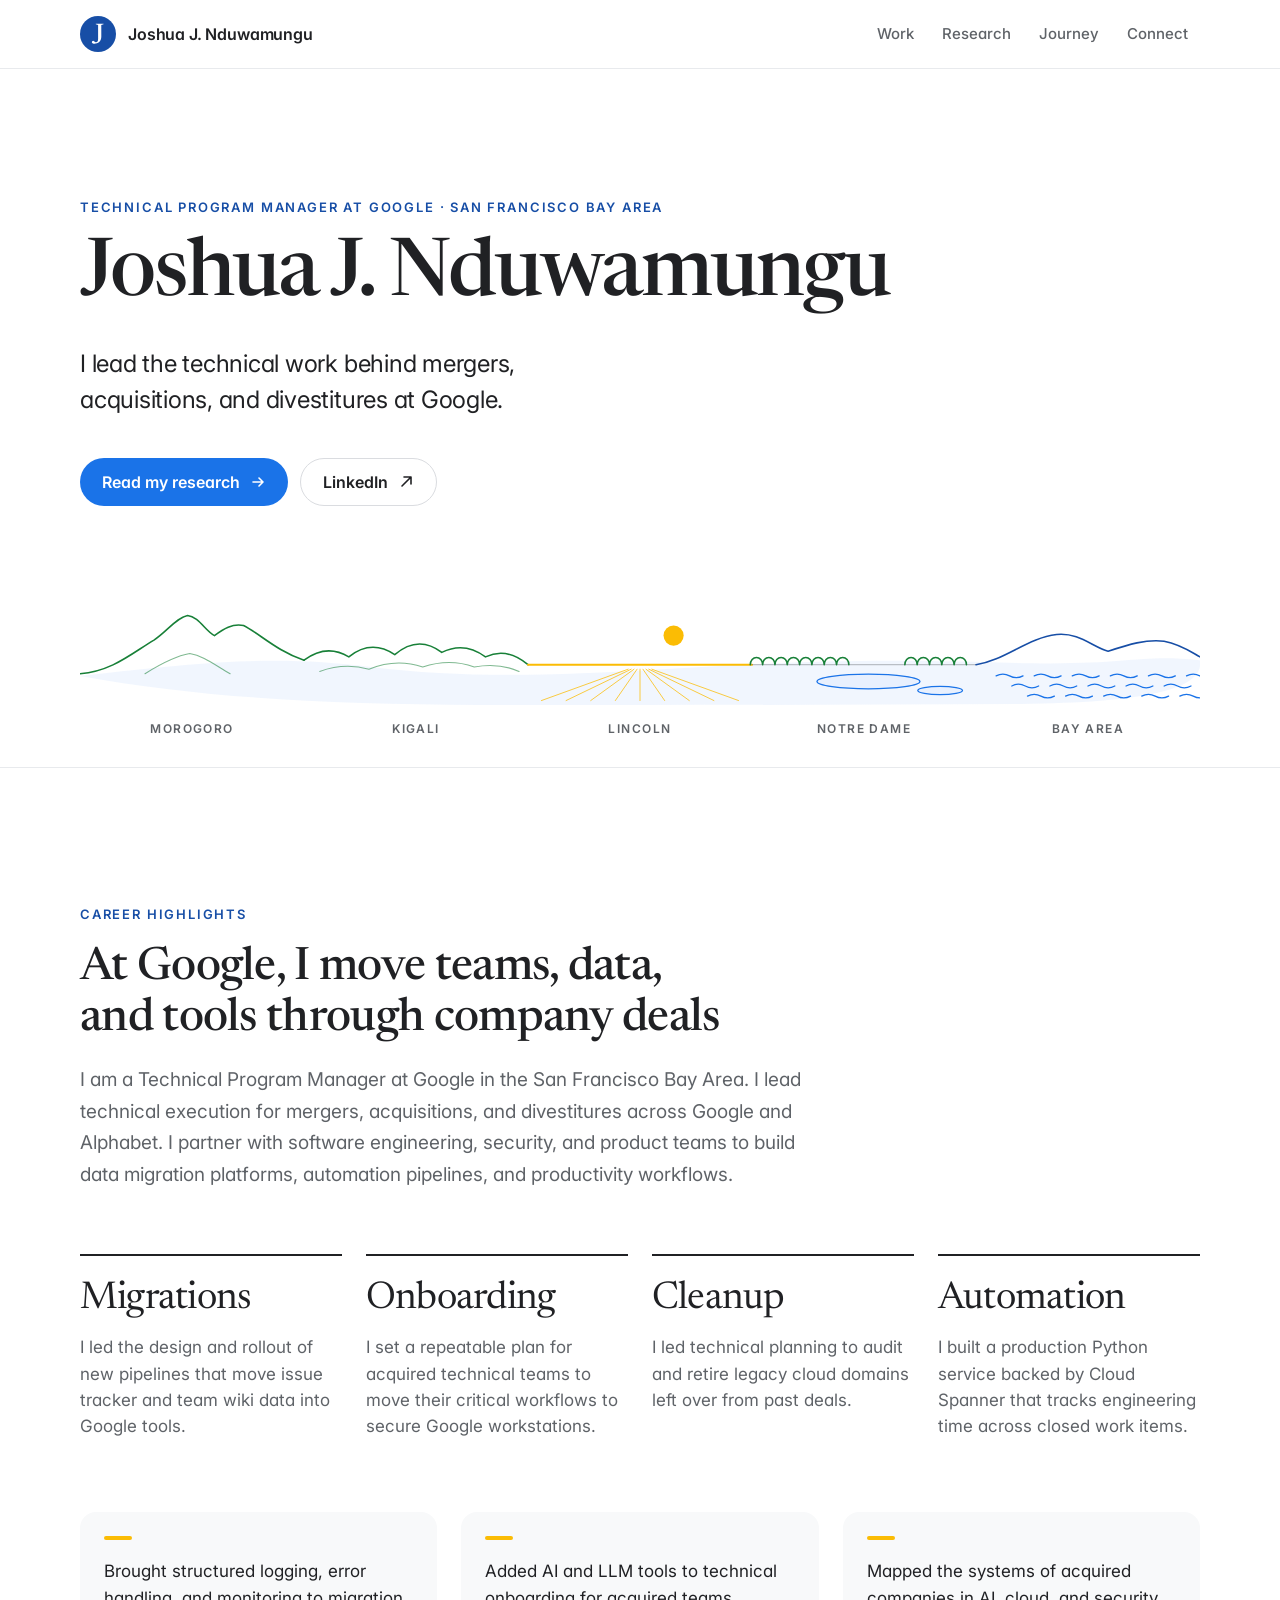
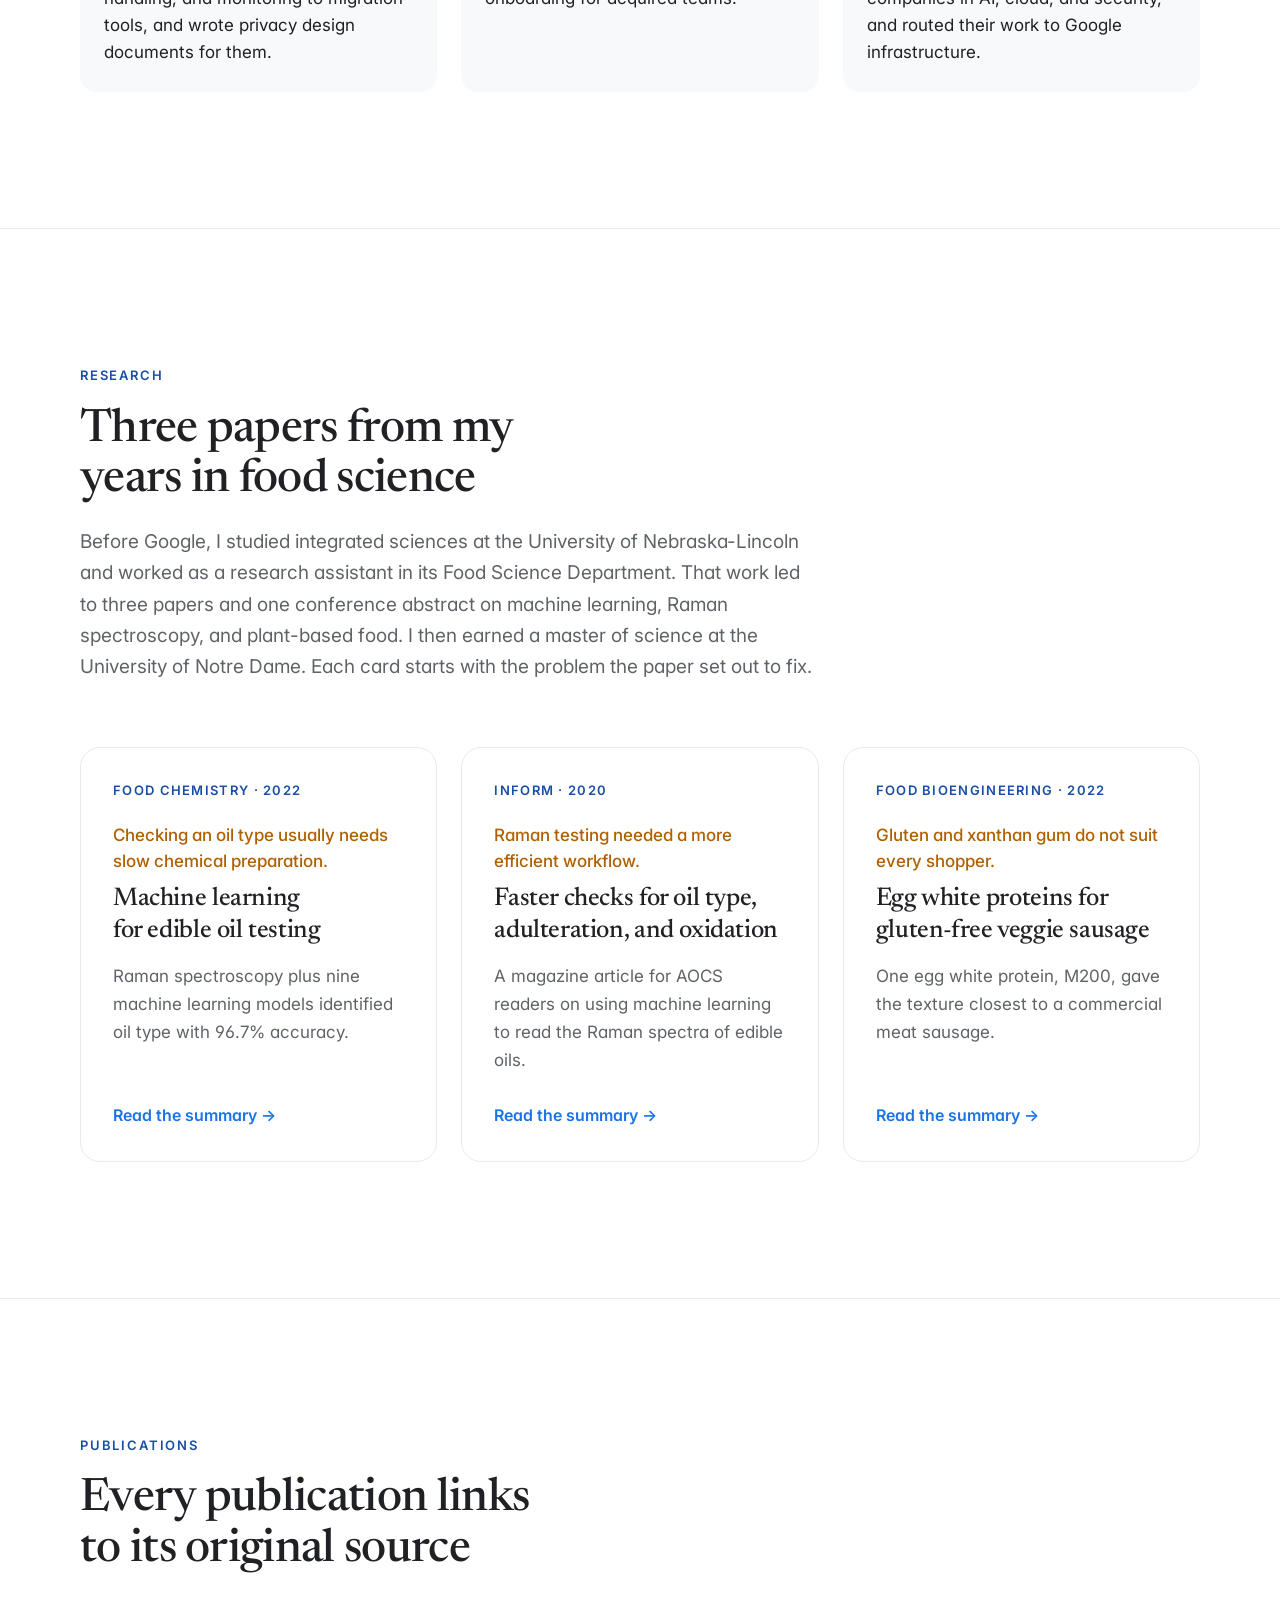
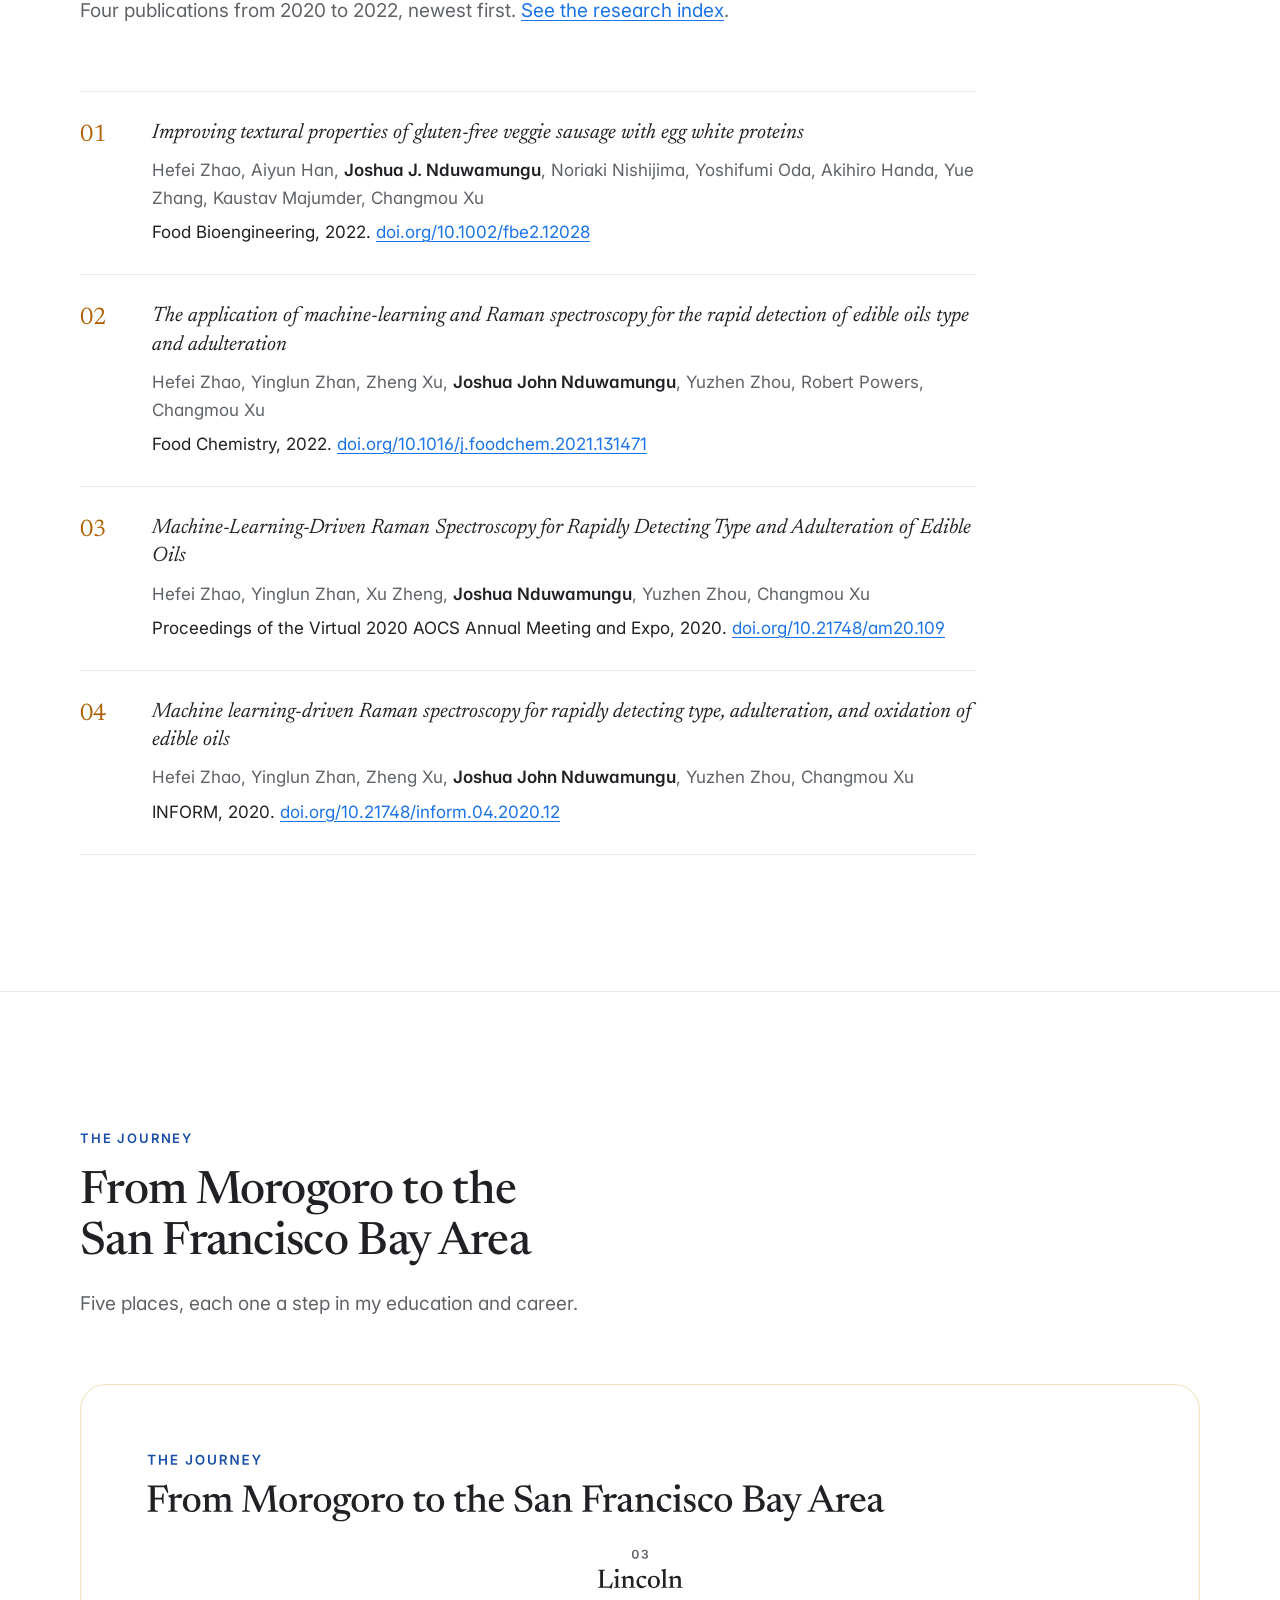
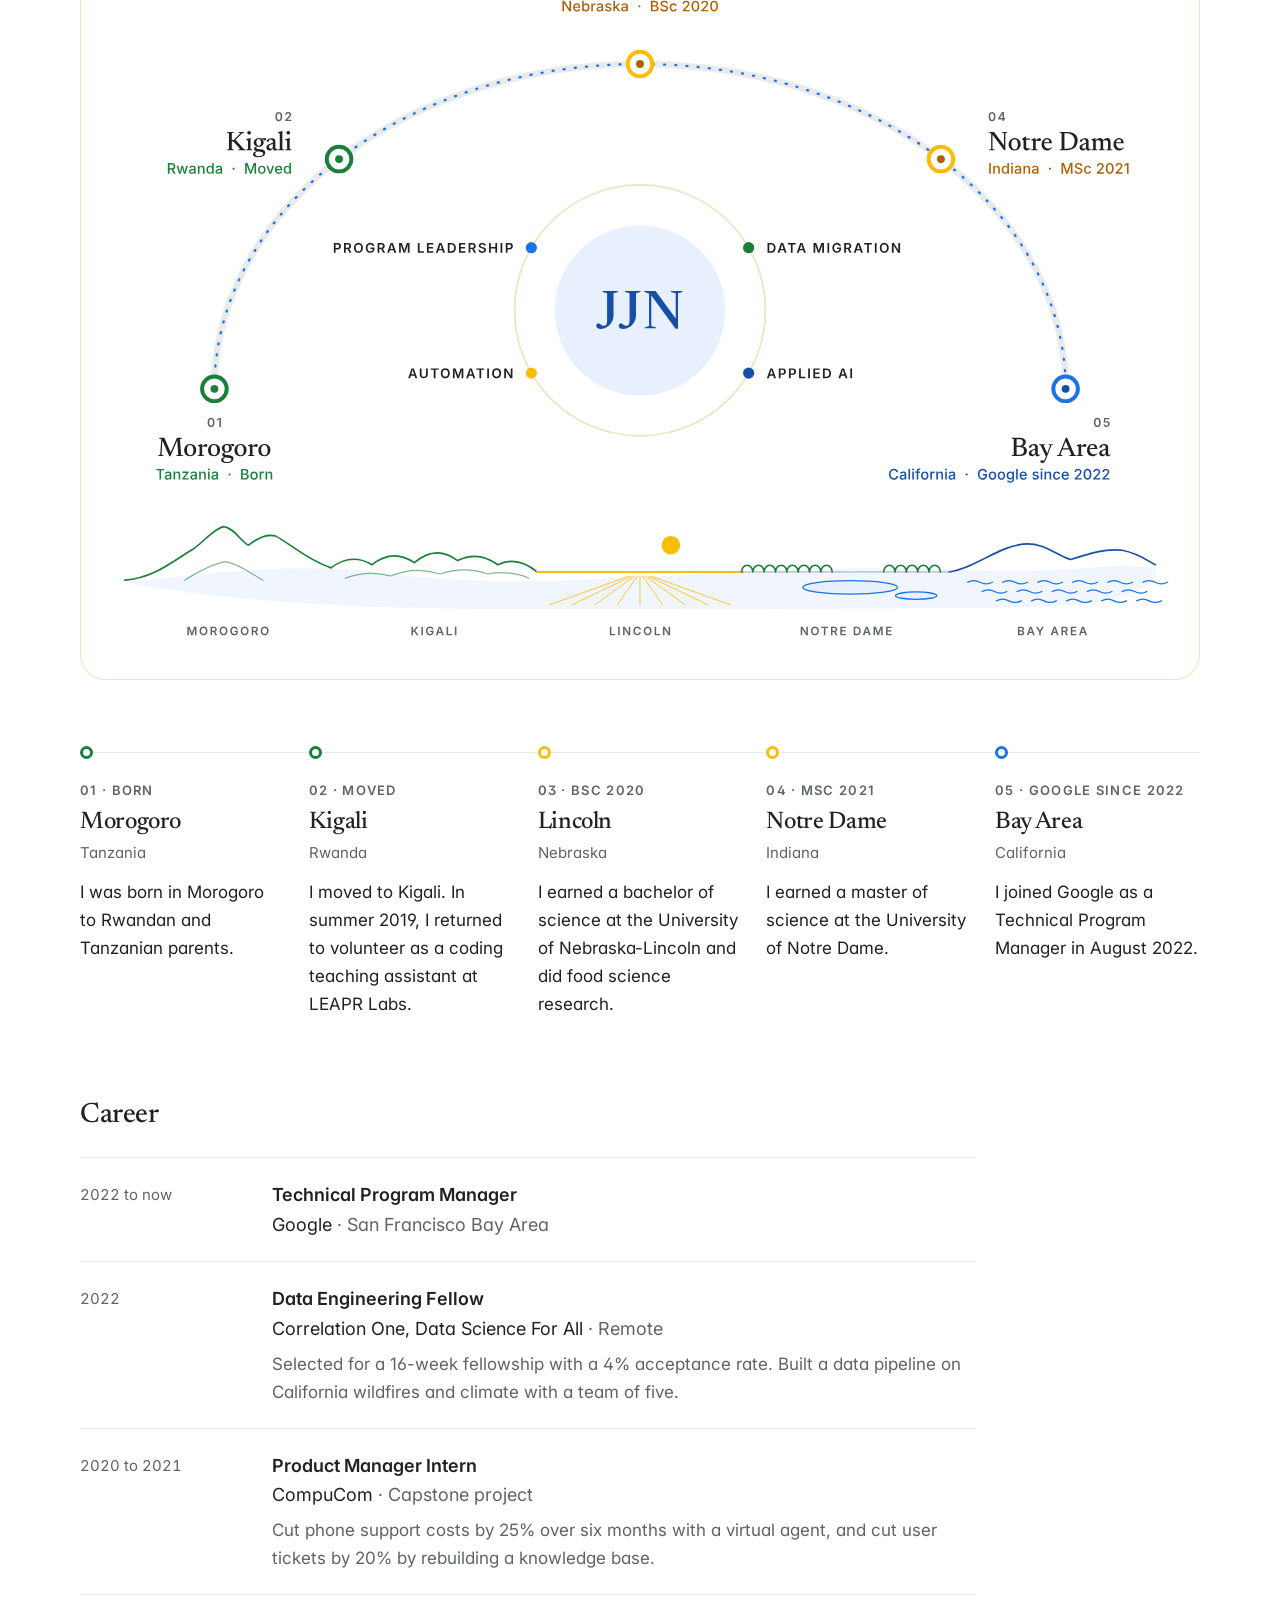
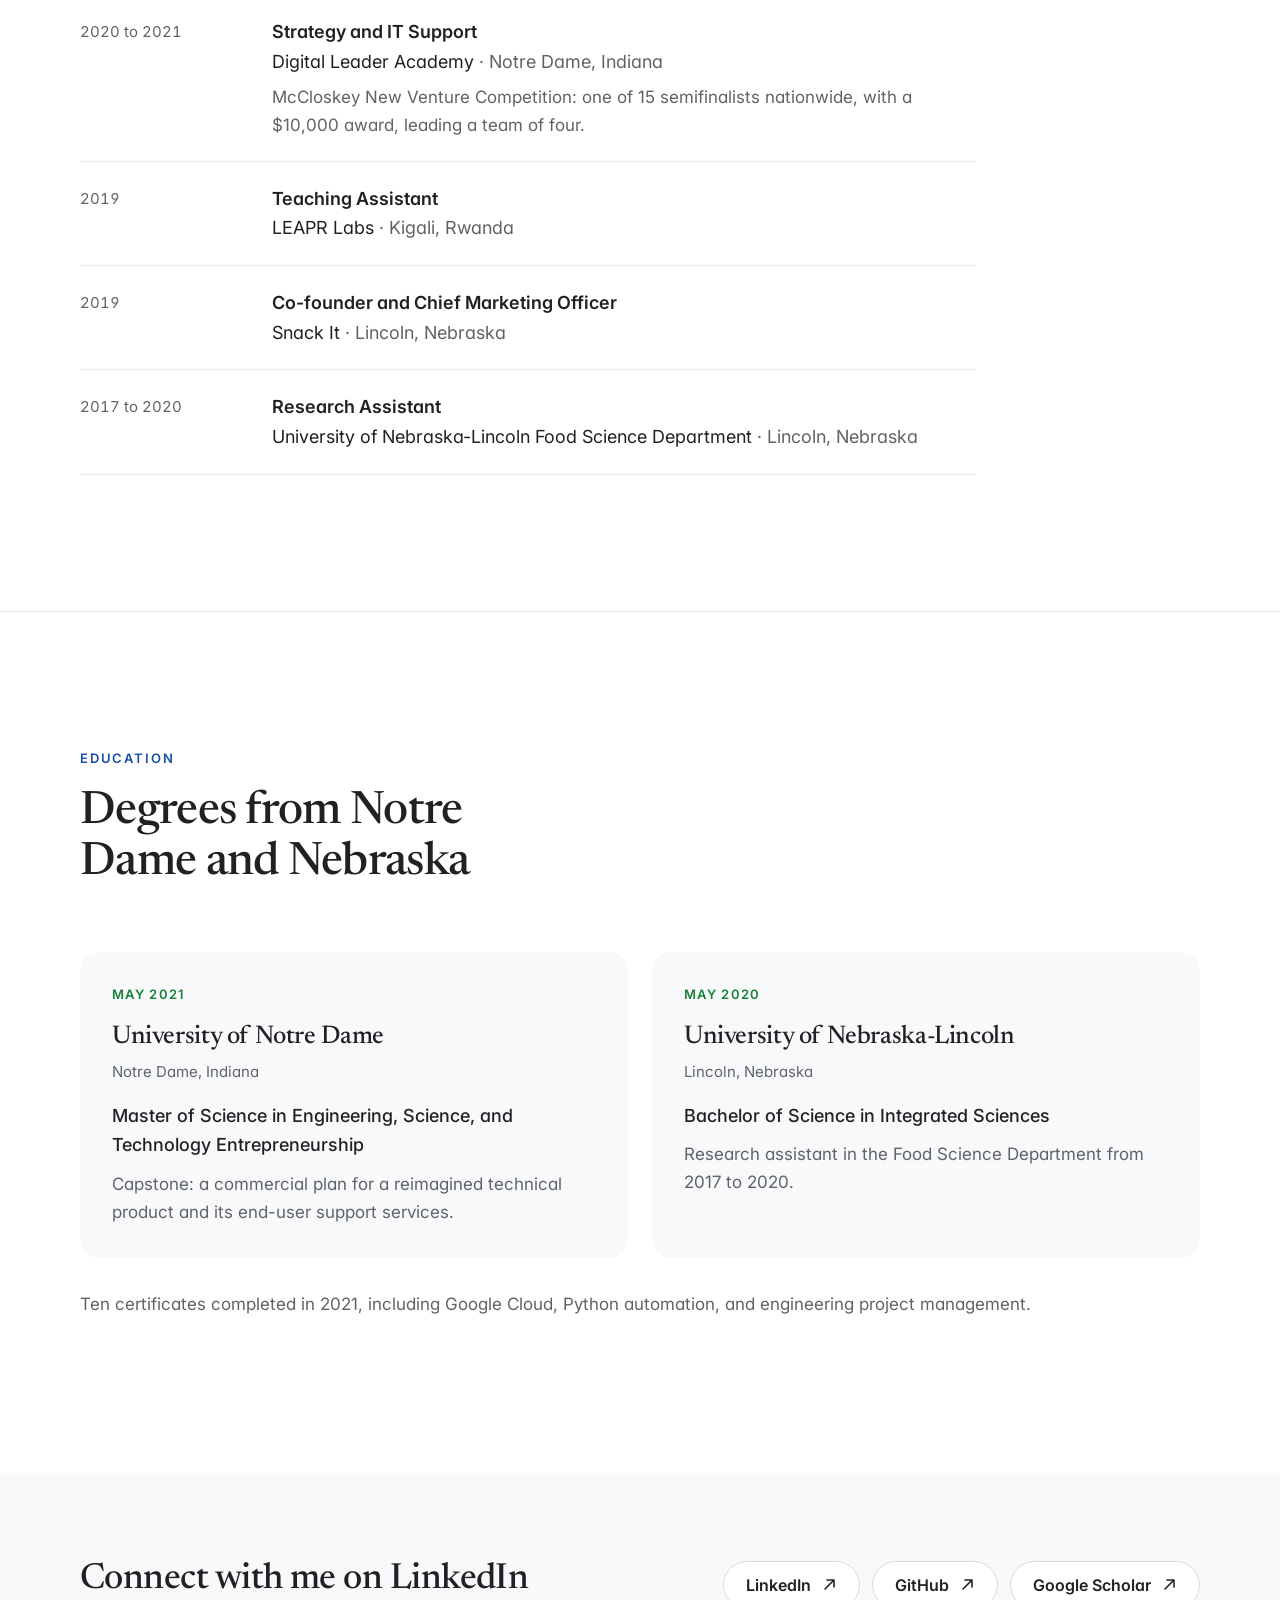
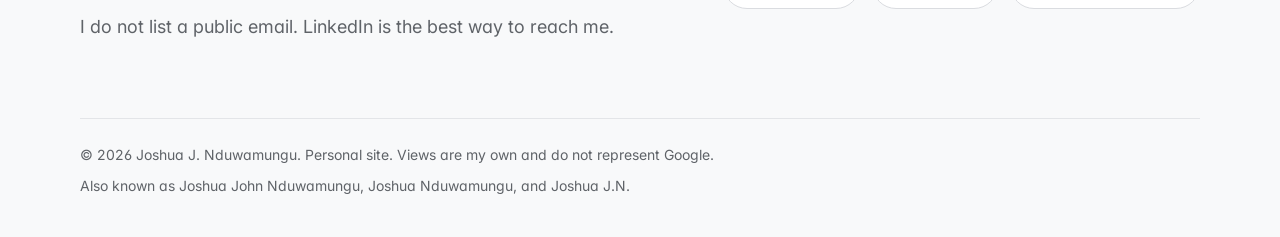
==== commit bd02302f: "Use full timestamps in structured data" ====
--- a/index.html
+++ b/index.html
@@ -34,7 +34,7 @@
 <meta name="twitter:description" content="Joshua J. Nduwamungu is a Technical Program Manager at Google who leads technical work for mergers, acquisitions, and divestitures. Research and career.">
 <meta name="twitter:image" content="https://joshijo77.github.io/og.png">
 <meta name="twitter:image:alt" content="Joshua J. Nduwamungu, Technical Program Manager at Google, above a horizon drawn from Morogoro, Kigali, Nebraska, Indiana, and the Bay Area.">
-<script type="application/ld+json">{"@context":"https://schema.org","@graph":[{"@type":"ProfilePage","@id":"https://joshijo77.github.io/#profile","url":"https://joshijo77.github.io/","name":"Joshua J. Nduwamungu | Technical Program Manager at Google","dateCreated":"2026-11-27","dateModified":"2026-11-27","inLanguage":"en-US","mainEntity":{"@id":"https://joshijo77.github.io/#person"},"isPartOf":{"@id":"https://joshijo77.github.io/#website"}},{"@type":"Person","@id":"https://joshijo77.github.io/#person","name":"Joshua J. Nduwamungu","alternateName":["Joshua John Nduwamungu","Joshua Nduwamungu","Joshua J.N."],"url":"https://joshijo77.github.io/","jobTitle":"Technical Program Manager","description":"Joshua J. Nduwamungu leads the technical work behind mergers, acquisitions, and divestitures at Google.","worksFor":{"@type":"Organization","name":"Google","url":"https://www.google.com"},"alumniOf":[{"@type":"CollegeOrUniversity","name":"University of Notre Dame","url":"https://www.nd.edu"},{"@type":"CollegeOrUniversity","name":"University of Nebraska-Lincoln","url":"https://www.unl.edu"}],"hasCredential":[{"@type":"EducationalOccupationalCredential","credentialCategory":"degree","name":"Master of Science in Engineering, Science, and Technology Entrepreneurship","dateCreated":"2021-05","recognizedBy":{"@type":"CollegeOrUniversity","name":"University of Notre Dame"}},{"@type":"EducationalOccupationalCredential","credentialCategory":"degree","name":"Bachelor of Science in Integrated Sciences","dateCreated":"2020-05","recognizedBy":{"@type":"CollegeOrUniversity","name":"University of Nebraska-Lincoln"}}],"homeLocation":{"@type":"Place","name":"San Francisco Bay Area, California, United States"},"birthPlace":{"@type":"Place","name":"Morogoro, Tanzania"},"knowsAbout":["Technical program management","Mergers and acquisitions technical integration","Divestitures","Data migration","Automation","Applied AI","Machine learning","Raman spectroscopy","Food science"],"sameAs":["https://github.com/joshijo77","https://www.linkedin.com/in/joshua-j-nduwamungu","https://scholar.google.com/citations?hl=en&user=gFSQpskAAAAJ"]},{"@type":"WebSite","@id":"https://joshijo77.github.io/#website","url":"https://joshijo77.github.io/","name":"Joshua J. Nduwamungu","inLanguage":"en-US","publisher":{"@id":"https://joshijo77.github.io/#person"}},{"@type":"SoftwareSourceCode","name":"Joshua J. Nduwamungu personal website","codeRepository":"https://github.com/joshijo77/joshijo77.github.io","programmingLanguage":["HTML","CSS"],"license":"https://opensource.org/licenses/MIT","author":{"@id":"https://joshijo77.github.io/#person"}},{"@type":"ScholarlyArticle","@id":"https://doi.org/10.1016/j.foodchem.2021.131471","headline":"The application of machine-learning and Raman spectroscopy for the rapid detection of edible oils type and","name":"The application of machine-learning and Raman spectroscopy for the rapid detection of edible oils type and adulteration","author":[{"@type":"Person","name":"Hefei Zhao"},{"@type":"Person","name":"Yinglun Zhan"},{"@type":"Person","name":"Zheng Xu"},{"@id":"https://joshijo77.github.io/#person"},{"@type":"Person","name":"Yuzhen Zhou"},{"@type":"Person","name":"Robert Powers"},{"@type":"Person","name":"Changmou Xu"}],"datePublished":"2022-03-30","isPartOf":{"@type":"Periodical","name":"Food Chemistry"},"identifier":{"@type":"PropertyValue","propertyID":"DOI","value":"10.1016/j.foodchem.2021.131471"},"sameAs":"https://doi.org/10.1016/j.foodchem.2021.131471","url":"https://doi.org/10.1016/j.foodchem.2021.131471"},{"@type":"ScholarlyArticle","@id":"https://doi.org/10.21748/inform.04.2020.12","headline":"Machine learning-driven Raman spectroscopy for rapidly detecting type, adulteration, and oxidation of edible","name":"Machine learning-driven Raman spectroscopy for rapidly detecting type, adulteration, and oxidation of edible oils","author":[{"@type":"Person","name":"Hefei Zhao"},{"@type":"Person","name":"Yinglun Zhan"},{"@type":"Person","name":"Zheng Xu"},{"@id":"https://joshijo77.github.io/#person"},{"@type":"Person","name":"Yuzhen Zhou"},{"@type":"Person","name":"Changmou Xu"}],"datePublished":"2020-04-01","isPartOf":{"@type":"Periodical","name":"INFORM"},"identifier":{"@type":"PropertyValue","propertyID":"DOI","value":"10.21748/inform.04.2020.12"},"sameAs":"https://doi.org/10.21748/inform.04.2020.12","url":"https://doi.org/10.21748/inform.04.2020.12"},{"@type":"ScholarlyArticle","@id":"https://doi.org/10.1002/fbe2.12028","headline":"Improving textural properties of gluten-free veggie sausage with egg white proteins","name":"Improving textural properties of gluten-free veggie sausage with egg white proteins","author":[{"@type":"Person","name":"Hefei Zhao"},{"@type":"Person","name":"Aiyun Han"},{"@id":"https://joshijo77.github.io/#person"},{"@type":"Person","name":"Noriaki Nishijima"},{"@type":"Person","name":"Yoshifumi Oda"},{"@type":"Person","name":"Akihiro Handa"},{"@type":"Person","name":"Yue Zhang"},{"@type":"Person","name":"Kaustav Majumder"},{"@type":"Person","name":"Changmou Xu"}],"datePublished":"2022-10-11","isPartOf":{"@type":"Periodical","name":"Food Bioengineering"},"identifier":{"@type":"PropertyValue","propertyID":"DOI","value":"10.1002/fbe2.12028"},"sameAs":"https://doi.org/10.1002/fbe2.12028","url":"https://doi.org/10.1002/fbe2.12028","license":"https://creativecommons.org/licenses/by/4.0/"},{"@type":"CreativeWork","@id":"https://doi.org/10.21748/am20.109","name":"Machine-Learning-Driven Raman Spectroscopy for Rapidly Detecting Type and Adulteration of Edible Oils","datePublished":"2020-06-29","isPartOf":{"@type":"CreativeWork","name":"Proceedings of the Virtual 2020 AOCS Annual Meeting and Expo"},"url":"https://doi.org/10.21748/am20.109","author":[{"@type":"Person","name":"Hefei Zhao"},{"@type":"Person","name":"Yinglun Zhan"},{"@type":"Person","name":"Xu Zheng"},{"@id":"https://joshijo77.github.io/#person"},{"@type":"Person","name":"Yuzhen Zhou"},{"@type":"Person","name":"Changmou Xu"}]}]}</script>
+<script type="application/ld+json">{"@context":"https://schema.org","@graph":[{"@type":"ProfilePage","@id":"https://joshijo77.github.io/#profile","url":"https://joshijo77.github.io/","name":"Joshua J. Nduwamungu | Technical Program Manager at Google","dateCreated":"2026-11-27T00:00:00-08:00","dateModified":"2026-11-27T00:00:00-08:00","inLanguage":"en-US","mainEntity":{"@id":"https://joshijo77.github.io/#person"},"isPartOf":{"@id":"https://joshijo77.github.io/#website"}},{"@type":"Person","@id":"https://joshijo77.github.io/#person","name":"Joshua J. Nduwamungu","alternateName":["Joshua John Nduwamungu","Joshua Nduwamungu","Joshua J.N."],"url":"https://joshijo77.github.io/","jobTitle":"Technical Program Manager","description":"Joshua J. Nduwamungu leads the technical work behind mergers, acquisitions, and divestitures at Google.","worksFor":{"@type":"Organization","name":"Google","url":"https://www.google.com"},"alumniOf":[{"@type":"CollegeOrUniversity","name":"University of Notre Dame","url":"https://www.nd.edu"},{"@type":"CollegeOrUniversity","name":"University of Nebraska-Lincoln","url":"https://www.unl.edu"}],"hasCredential":[{"@type":"EducationalOccupationalCredential","credentialCategory":"degree","name":"Master of Science in Engineering, Science, and Technology Entrepreneurship","dateCreated":"2021-05","recognizedBy":{"@type":"CollegeOrUniversity","name":"University of Notre Dame"}},{"@type":"EducationalOccupationalCredential","credentialCategory":"degree","name":"Bachelor of Science in Integrated Sciences","dateCreated":"2020-05","recognizedBy":{"@type":"CollegeOrUniversity","name":"University of Nebraska-Lincoln"}}],"homeLocation":{"@type":"Place","name":"San Francisco Bay Area, California, United States"},"birthPlace":{"@type":"Place","name":"Morogoro, Tanzania"},"knowsAbout":["Technical program management","Mergers and acquisitions technical integration","Divestitures","Data migration","Automation","Applied AI","Machine learning","Raman spectroscopy","Food science"],"sameAs":["https://github.com/joshijo77","https://www.linkedin.com/in/joshua-j-nduwamungu","https://scholar.google.com/citations?hl=en&user=gFSQpskAAAAJ"]},{"@type":"WebSite","@id":"https://joshijo77.github.io/#website","url":"https://joshijo77.github.io/","name":"Joshua J. Nduwamungu","inLanguage":"en-US","publisher":{"@id":"https://joshijo77.github.io/#person"}},{"@type":"SoftwareSourceCode","name":"Joshua J. Nduwamungu personal website","codeRepository":"https://github.com/joshijo77/joshijo77.github.io","programmingLanguage":["HTML","CSS"],"license":"https://opensource.org/licenses/MIT","author":{"@id":"https://joshijo77.github.io/#person"}},{"@type":"ScholarlyArticle","@id":"https://doi.org/10.1016/j.foodchem.2021.131471","headline":"The application of machine-learning and Raman spectroscopy for the rapid detection of edible oils type and","name":"The application of machine-learning and Raman spectroscopy for the rapid detection of edible oils type and adulteration","author":[{"@type":"Person","name":"Hefei Zhao"},{"@type":"Person","name":"Yinglun Zhan"},{"@type":"Person","name":"Zheng Xu"},{"@id":"https://joshijo77.github.io/#person"},{"@type":"Person","name":"Yuzhen Zhou"},{"@type":"Person","name":"Robert Powers"},{"@type":"Person","name":"Changmou Xu"}],"datePublished":"2022-03-30T00:00:00+00:00","isPartOf":{"@type":"Periodical","name":"Food Chemistry"},"image":"https://joshijo77.github.io/assets/og/edible-oil-machine-learning.png","identifier":{"@type":"PropertyValue","propertyID":"DOI","value":"10.1016/j.foodchem.2021.131471"},"sameAs":"https://doi.org/10.1016/j.foodchem.2021.131471","url":"https://doi.org/10.1016/j.foodchem.2021.131471"},{"@type":"ScholarlyArticle","@id":"https://doi.org/10.21748/inform.04.2020.12","headline":"Machine learning-driven Raman spectroscopy for rapidly detecting type, adulteration, and oxidation of edible","name":"Machine learning-driven Raman spectroscopy for rapidly detecting type, adulteration, and oxidation of edible oils","author":[{"@type":"Person","name":"Hefei Zhao"},{"@type":"Person","name":"Yinglun Zhan"},{"@type":"Person","name":"Zheng Xu"},{"@id":"https://joshijo77.github.io/#person"},{"@type":"Person","name":"Yuzhen Zhou"},{"@type":"Person","name":"Changmou Xu"}],"datePublished":"2020-04-01T00:00:00+00:00","isPartOf":{"@type":"Periodical","name":"INFORM"},"image":"https://joshijo77.github.io/assets/og/raman-spectroscopy-inform.png","identifier":{"@type":"PropertyValue","propertyID":"DOI","value":"10.21748/inform.04.2020.12"},"sameAs":"https://doi.org/10.21748/inform.04.2020.12","url":"https://doi.org/10.21748/inform.04.2020.12"},{"@type":"ScholarlyArticle","@id":"https://doi.org/10.1002/fbe2.12028","headline":"Improving textural properties of gluten-free veggie sausage with egg white proteins","name":"Improving textural properties of gluten-free veggie sausage with egg white proteins","author":[{"@type":"Person","name":"Hefei Zhao"},{"@type":"Person","name":"Aiyun Han"},{"@id":"https://joshijo77.github.io/#person"},{"@type":"Person","name":"Noriaki Nishijima"},{"@type":"Person","name":"Yoshifumi Oda"},{"@type":"Person","name":"Akihiro Handa"},{"@type":"Person","name":"Yue Zhang"},{"@type":"Person","name":"Kaustav Majumder"},{"@type":"Person","name":"Changmou Xu"}],"datePublished":"2022-10-11T00:00:00+00:00","isPartOf":{"@type":"Periodical","name":"Food Bioengineering"},"image":"https://joshijo77.github.io/assets/og/egg-white-veggie-sausage.png","identifier":{"@type":"PropertyValue","propertyID":"DOI","value":"10.1002/fbe2.12028"},"sameAs":"https://doi.org/10.1002/fbe2.12028","url":"https://doi.org/10.1002/fbe2.12028","license":"https://creativecommons.org/licenses/by/4.0/"},{"@type":"CreativeWork","@id":"https://doi.org/10.21748/am20.109","name":"Machine-Learning-Driven Raman Spectroscopy for Rapidly Detecting Type and Adulteration of Edible Oils","datePublished":"2020-06-29T00:00:00+00:00","isPartOf":{"@type":"CreativeWork","name":"Proceedings of the Virtual 2020 AOCS Annual Meeting and Expo"},"url":"https://doi.org/10.21748/am20.109","author":[{"@type":"Person","name":"Hefei Zhao"},{"@type":"Person","name":"Yinglun Zhan"},{"@type":"Person","name":"Xu Zheng"},{"@id":"https://joshijo77.github.io/#person"},{"@type":"Person","name":"Yuzhen Zhou"},{"@type":"Person","name":"Changmou Xu"}]}]}</script>
 </head>
 <body>
 <a class="skip" href="#main">Skip to content</a>
--- a/assets/css/site.css
+++ b/assets/css/site.css
@@ -0,0 +1,208 @@
+@font-face{font-family:"Inter";src:url("../fonts/inter-var.woff2") format("woff2");font-weight:100 900;font-style:normal;font-display:swap}
+@font-face{font-family:"Newsreader";src:url("../fonts/newsreader-var.woff2") format("woff2");font-weight:200 800;font-style:normal;font-display:swap}
+@font-face{font-family:"Newsreader";src:url("../fonts/newsreader-italic-var.woff2") format("woff2");font-weight:200 800;font-style:italic;font-display:swap}
+
+:root{
+  --signature:#1A73E8;--signature-deep:#174EA6;--signature-wash:#E8F0FE;
+  --secondary:#188038;--accent:#FBBC04;--accent-deep:#B06000;
+  --surface:#F8F9FA;--surface-wash:#F1F3F4;--text:#202124;--stone:#5F6368;
+  --hairline:#E8EAED;--warm-hairline:#EFE3C2;--error:#D93025;
+  --serif:"Newsreader",Georgia,"Times New Roman",serif;
+  --sans:"Inter",system-ui,-apple-system,"Segoe UI",Roboto,Arial,sans-serif;
+  --mono:ui-monospace,SFMono-Regular,Menlo,Consolas,monospace;
+  --wrap:1120px;--measure:68ch;--radius:20px;
+  --space:clamp(80px,11vw,136px);
+  color-scheme:light;
+}
+*,*::before,*::after{box-sizing:border-box}
+html{-webkit-text-size-adjust:100%;text-size-adjust:100%;scroll-behavior:smooth;scroll-padding-top:24px}
+body{margin:0;background:#fff;color:var(--text);font-family:var(--sans);font-size:1.125rem;line-height:1.65;
+  font-feature-settings:"cv11","ss01";-webkit-font-smoothing:antialiased;-moz-osx-font-smoothing:grayscale;text-rendering:optimizeLegibility}
+img,svg{display:block;max-width:100%;height:auto}
+a{color:var(--signature);text-decoration-thickness:1px;text-underline-offset:.18em}
+a:hover{color:var(--signature-deep)}
+:focus-visible{outline:3px solid var(--signature);outline-offset:3px;border-radius:6px}
+::selection{background:var(--signature-wash);color:var(--text)}
+.skip{position:absolute;left:16px;top:-60px;background:var(--text);color:#fff;padding:10px 16px;border-radius:10px;z-index:10;text-decoration:none}
+.skip:focus{top:16px;color:#fff}
+.wrap{width:min(100% - 48px,var(--wrap));margin-inline:auto}
+.prose{max-width:var(--measure)}
+
+/* Header */
+.site-header{border-bottom:1px solid var(--hairline);background:rgba(255,255,255,.92);position:sticky;top:0;z-index:5;backdrop-filter:saturate(180%) blur(12px);-webkit-backdrop-filter:saturate(180%) blur(12px)}
+.site-header .wrap{display:flex;align-items:center;justify-content:space-between;gap:24px;min-height:68px}
+.brand{display:flex;align-items:center;gap:12px;color:var(--text);text-decoration:none;font-weight:600;font-size:1rem;letter-spacing:-.01em}
+.brand:hover{color:var(--text)}
+.mark{width:36px;height:36px;flex:none}
+.nav{display:flex;gap:4px;margin:0;padding:0;list-style:none}
+.nav a{display:block;padding:8px 12px;border-radius:999px;color:var(--stone);text-decoration:none;font-size:.9375rem;font-weight:500}
+.nav a:hover{color:var(--text);background:var(--surface-wash)}
+
+/* Type */
+h1,h2,h3{font-family:var(--serif);font-weight:500;color:var(--text);margin:0;letter-spacing:-.015em;font-optical-sizing:auto}
+h1{font-size:clamp(2.75rem,7vw,5rem);line-height:1.02;letter-spacing:-.025em}
+h2{font-size:clamp(2rem,4vw,2.875rem);line-height:1.1}
+h3{font-size:clamp(1.375rem,2vw,1.625rem);line-height:1.25}
+h1,h2,h3{text-wrap:balance}
+.nw{white-space:nowrap}
+p{margin:0 0 1.1em}
+.eyebrow{display:block;font-family:var(--sans);font-size:.8125rem;font-weight:600;letter-spacing:.14em;text-transform:uppercase;color:var(--signature-deep);margin:0 0 18px}
+.lede{font-size:clamp(1.25rem,2.1vw,1.5rem);line-height:1.5;color:var(--text);max-width:34ch;letter-spacing:-.01em}
+.muted{color:var(--stone)}
+.small{font-size:1.0625rem}
+
+/* Hero */
+.hero{padding:clamp(64px,10vw,128px) 0 0}
+.hero h1{margin-bottom:28px}
+.hero .lede{margin-bottom:40px;max-width:38ch}
+.actions{display:flex;flex-wrap:wrap;gap:12px;margin:0 0 clamp(56px,8vw,96px)}
+.btn{display:inline-flex;align-items:center;gap:10px;min-height:48px;padding:0 22px;border-radius:999px;font-weight:600;font-size:1rem;text-decoration:none;transition:background-color .2s ease,border-color .2s ease,color .2s ease}
+.btn-primary{background:var(--signature);color:#fff}
+.btn-primary:hover{background:var(--signature-deep);color:#fff}
+.btn-secondary{border:1px solid #DADCE0;color:var(--text);background:#fff}
+.btn-secondary:hover{border-color:var(--text);color:var(--text)}
+.btn svg{width:16px;height:16px}
+.horizon{width:100%;color:var(--text)}
+.horizon-labels{display:grid;grid-template-columns:repeat(5,1fr);margin:14px 0 0;padding-bottom:28px !important;padding:0;list-style:none;font-size:.75rem;font-weight:600;letter-spacing:.12em;text-transform:uppercase;color:var(--stone);text-align:center}
+
+/* Sections */
+.section{padding:var(--space) 0;border-top:1px solid var(--hairline)}
+.section-head{display:grid;gap:0;margin-bottom:clamp(40px,6vw,64px);max-width:46rem}
+.section-head p{margin:20px 0 0;color:var(--stone);font-size:1.1875rem}
+
+/* Highlights */
+.stats{display:grid;grid-template-columns:repeat(4,minmax(0,1fr));gap:24px;margin:0;padding:0;list-style:none}
+.stat{padding-top:24px;border-top:2px solid var(--text)}
+.stat .num{display:block;font-family:var(--serif);font-size:clamp(2rem,3vw,2.5rem);line-height:1;letter-spacing:-.02em;margin-bottom:16px;font-variant-numeric:lining-nums}
+.stat p{margin:0;color:var(--stone);font-size:1.0625rem;line-height:1.55}
+.work-more{display:grid;grid-template-columns:repeat(3,minmax(0,1fr));gap:24px;margin:clamp(48px,6vw,72px) 0 0;padding:0;list-style:none}
+.work-more li{background:var(--surface);border-radius:16px;padding:24px 24px 26px;font-size:1.0625rem;line-height:1.6;position:relative}
+.work-more li::before{content:"";display:block;width:28px;height:4px;border-radius:2px;background:var(--accent);margin-bottom:18px}
+.recognition{margin:40px 0 0;display:flex;align-items:baseline;gap:14px;color:var(--text);font-size:1.0625rem}
+.recognition::before{content:"";width:10px;height:10px;border-radius:50%;background:var(--secondary);flex:none;transform:translateY(-1px)}
+
+/* Cards */
+.cards{display:grid;grid-template-columns:repeat(3,minmax(0,1fr));gap:24px;margin:0;padding:0;list-style:none}
+.card{display:flex;flex-direction:column;height:100%;padding:32px;border:1px solid var(--hairline);border-radius:var(--radius);background:#fff;text-decoration:none;color:var(--text);transition:border-color .25s ease,transform .25s ease,box-shadow .25s ease}
+.card:hover{border-color:var(--signature);color:var(--text);transform:translateY(-3px);box-shadow:0 18px 40px -24px rgba(23,78,166,.35)}
+.card .meta{font-size:.8125rem;font-weight:600;letter-spacing:.1em;text-transform:uppercase;color:var(--signature-deep);margin-bottom:22px}
+.card .problem{font-size:1.0625rem;line-height:1.5;color:var(--accent-deep);font-weight:500;margin-bottom:10px;min-height:3em}
+.card h3{margin-bottom:14px}
+.card p{color:var(--stone);font-size:1.0625rem;margin-bottom:28px}
+.card .go{margin-top:auto;font-weight:600;font-size:1rem;color:var(--signature)}
+.card:hover .go{color:var(--signature-deep)}
+
+/* Publications */
+.pubs{margin:0;padding:0;list-style:none;counter-reset:pub;max-width:56rem}
+.pubs li{counter-increment:pub;display:grid;grid-template-columns:56px 1fr;gap:8px 16px;padding:28px 0;border-top:1px solid var(--hairline)}
+.pubs li:last-child{border-bottom:1px solid var(--hairline)}
+.pubs li::before{content:counter(pub,decimal-leading-zero);font-family:var(--serif);font-size:1.5rem;color:var(--accent-deep);line-height:1.3}
+.pubs .t{font-family:var(--serif);font-style:italic;font-size:1.3125rem;line-height:1.35;display:block;margin-bottom:8px;color:var(--text)}
+.pubs .a{font-size:1.0625rem;color:var(--stone);margin:0 0 6px}
+.pubs .v{font-size:1.0625rem;margin:0}
+.pubs .v a,.cite a,.sources a{overflow-wrap:anywhere}
+.me{color:var(--text);font-weight:600}
+
+/* Journey */
+.journey-art{margin:0 0 clamp(48px,6vw,72px);border-radius:22px;overflow:hidden}
+.journey-art img{width:100%}
+.timeline{margin:0;padding:0;list-style:none;display:grid;grid-template-columns:repeat(5,minmax(0,1fr));gap:24px}
+.timeline li{position:relative;padding-top:28px}
+.timeline li::before{content:"";position:absolute;top:0;left:0;right:-24px;height:1px;background:var(--hairline)}
+.timeline li:last-child::before{right:0}
+.timeline li::after{content:"";position:absolute;top:-6px;left:0;width:13px;height:13px;border-radius:50%;background:#fff;border:3px solid var(--dot,var(--signature))}
+.timeline .step{display:block;font-size:.8125rem;font-weight:600;letter-spacing:.1em;text-transform:uppercase;color:var(--stone);margin-bottom:6px}
+.timeline h3{font-size:1.5rem;margin-bottom:4px}
+.timeline .where{font-size:.9375rem;color:var(--stone);margin-bottom:12px}
+.timeline p{font-size:1.0625rem;margin:0}
+
+/* Career and education */
+.career{margin:0;padding:0;list-style:none;max-width:56rem}
+.career li{display:grid;grid-template-columns:160px 1fr;gap:4px 32px;padding:22px 0;border-top:1px solid var(--hairline)}
+.career li:last-child{border-bottom:1px solid var(--hairline)}
+.career .when{font-size:.9375rem;color:var(--stone);font-variant-numeric:tabular-nums;padding-top:3px}
+.career .role{font-weight:600;margin:0}
+.career .org{margin:0;color:var(--text)}
+.career .cnote{margin:6px 0 0;color:var(--stone);font-size:1.0625rem}
+.edu{display:grid;grid-template-columns:repeat(2,minmax(0,1fr));gap:24px;margin:0 0 32px;padding:0;list-style:none}
+.edu li{background:var(--surface);border-radius:var(--radius);padding:32px}
+.edu .date{font-size:.8125rem;font-weight:600;letter-spacing:.1em;text-transform:uppercase;color:var(--secondary);margin-bottom:16px;display:block}
+.edu h3{margin-bottom:6px}
+.edu .where{color:var(--stone);font-size:.9375rem;margin-bottom:16px}
+.edu .deg{font-weight:500;margin-bottom:10px}
+.edu p:last-child{margin:0;color:var(--stone);font-size:1.0625rem}
+.sub-head{font-family:var(--serif);font-size:1.75rem;margin:clamp(56px,7vw,80px) 0 24px}
+
+/* Article pages */
+.narrow{width:min(100% - 48px,800px)}
+.article .cards{grid-template-columns:1fr}
+.crumbs{font-size:.9375rem;color:var(--stone);margin:0 0 32px;padding:0;list-style:none;display:flex;flex-wrap:wrap;gap:8px}
+.crumbs li+li::before{content:"/";margin-right:8px;color:#BDC1C6}
+.crumbs a{color:var(--stone)}
+.article{padding:clamp(56px,8vw,104px) 0 var(--space)}
+.article h1{font-size:clamp(2.375rem,5.4vw,3.875rem);line-height:1.08;margin-bottom:24px;max-width:22ch}
+.article .byline{display:flex;flex-wrap:wrap;gap:6px 20px;font-size:.9375rem;color:var(--stone);margin:0 0 40px;padding:0;list-style:none}
+.article .intro{font-size:1.3125rem;line-height:1.55;max-width:var(--measure);margin-bottom:56px}
+.article h2{font-size:clamp(1.625rem,3vw,2.125rem);margin:56px 0 18px}
+.article ul.facts{padding:0;margin:0 0 1.1em;list-style:none}
+.article ul.facts li{position:relative;padding-left:28px;margin-bottom:12px}
+.article ul.facts li::before{content:"";position:absolute;left:0;top:.62em;width:12px;height:2px;background:var(--accent)}
+.status{display:flex;gap:14px;align-items:flex-start;background:var(--surface);border-radius:16px;padding:20px 24px;margin:0 0 1.1em;max-width:var(--measure)}
+.status .pill{flex:none;font-size:.75rem;font-weight:700;letter-spacing:.1em;text-transform:uppercase;color:#fff;background:var(--secondary);border-radius:999px;padding:4px 10px;margin-top:3px}
+.status p{margin:0;font-size:1.0625rem}
+.faq{max-width:var(--measure);border-top:1px solid var(--hairline)}
+.faq details{border-bottom:1px solid var(--hairline)}
+.faq summary{cursor:pointer;list-style:none;padding:20px 40px 20px 0;font-weight:600;position:relative}
+.faq summary::-webkit-details-marker{display:none}
+.faq summary::after{content:"";position:absolute;right:6px;top:50%;width:10px;height:10px;border-right:2px solid var(--stone);border-bottom:2px solid var(--stone);transform:translateY(-70%) rotate(45deg);transition:transform .2s ease}
+.faq details[open] summary::after{transform:translateY(-30%) rotate(225deg)}
+.faq details p{margin:0 0 20px;color:var(--stone)}
+.cite{font-size:1.0625rem;background:var(--surface);border-radius:16px;padding:24px;max-width:var(--measure);margin:0 0 32px}
+.cite p{margin:0}
+.sources{font-size:1.0625rem;color:var(--stone);max-width:var(--measure)}
+.sources ul{padding-left:20px;margin:8px 0 0}
+.note{font-size:1.0625rem;color:var(--stone);border-left:3px solid var(--warm-hairline);padding-left:16px;max-width:var(--measure);margin:40px 0 0}
+
+/* Footer */
+.site-footer{background:var(--surface);padding:clamp(56px,8vw,88px) 0 40px;margin-top:0}
+.footer-grid{display:grid;grid-template-columns:minmax(0,1fr) auto;gap:40px;align-items:start}
+.connect li{flex:none}
+.site-footer h2{font-size:clamp(1.75rem,3vw,2.25rem);margin-bottom:12px}
+.connect{display:flex;flex-wrap:wrap;gap:12px;margin:0;padding:0;list-style:none;justify-content:flex-end}
+.legal{margin-top:56px;padding-top:24px;border-top:1px solid #E3E5E8;display:flex;flex-wrap:wrap;justify-content:space-between;gap:8px 24px;font-size:.875rem;color:var(--stone)}
+.legal p{margin:0}
+
+/* 404 */
+.lost{padding:clamp(96px,14vw,176px) 0;min-height:60vh}
+
+@media (max-width:960px){
+  .stats{grid-template-columns:repeat(2,minmax(0,1fr));gap:40px 24px}
+  .cards,.work-more{grid-template-columns:1fr}
+  .timeline{grid-template-columns:1fr;gap:0}
+  .timeline li{padding:0 0 32px 36px}
+  .timeline li::before{top:8px;bottom:0;left:6px;right:auto;width:1px;height:auto}
+  .timeline li:last-child::before{display:none}
+  .timeline li::after{top:2px}
+  .footer-grid{grid-template-columns:1fr}
+  .connect{justify-content:flex-start}
+}
+@media (max-width:720px){
+  body{font-size:1.0625rem}
+  .site-header .wrap{flex-wrap:wrap;gap:0;padding:12px 0 8px;min-height:0}
+  .nav{width:100%;margin:6px 0 0 -12px;overflow-x:auto}
+  .nav a{padding:8px 12px;font-size:.9375rem}
+  .edu{grid-template-columns:1fr}
+  .career li{grid-template-columns:1fr}
+  .horizon-labels{display:none}
+  .card,.edu li{padding:26px}
+}
+@media (max-width:420px){
+  .stats{grid-template-columns:1fr}
+  .wrap{width:min(100% - 40px,var(--wrap))}
+  .btn{width:100%;justify-content:center}
+}
+@media (prefers-reduced-motion:reduce){
+  html{scroll-behavior:auto}
+  *,*::before,*::after{transition:none!important;animation:none!important}
+  .card:hover{transform:none}
+}
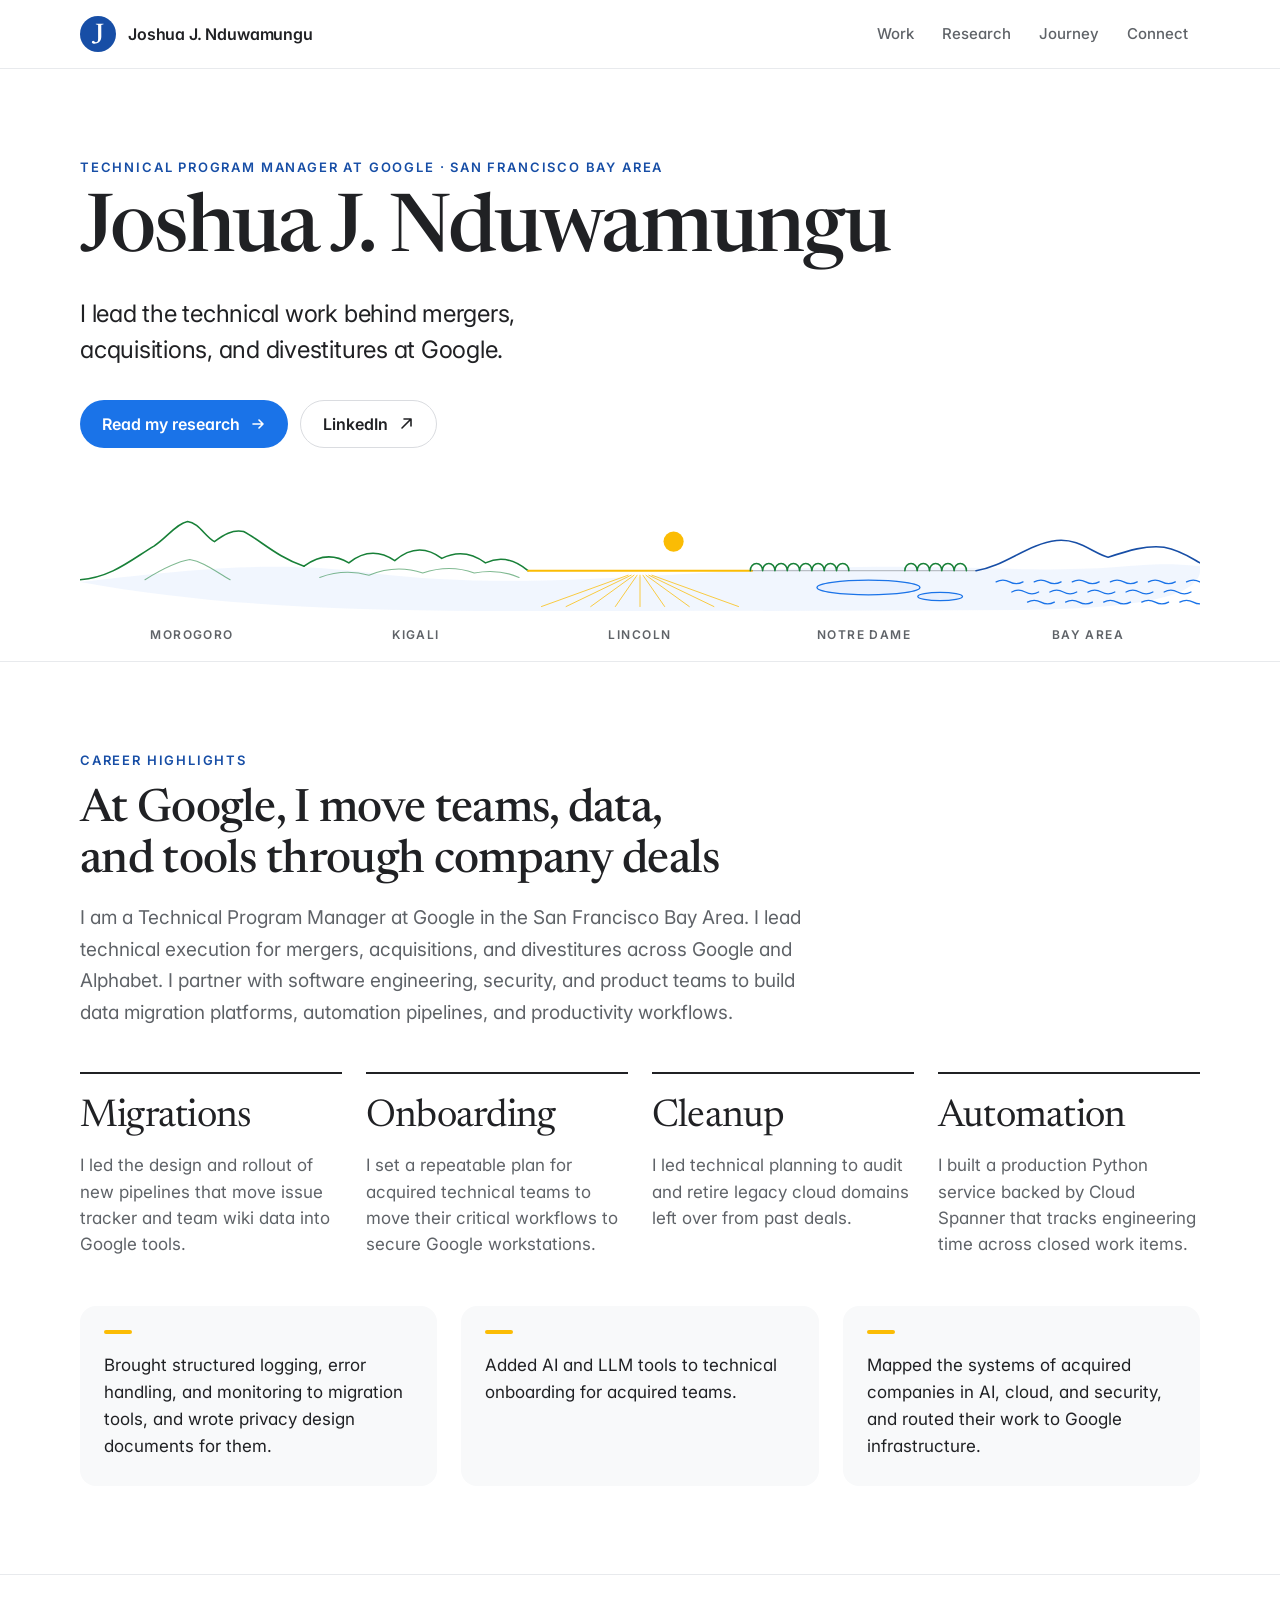
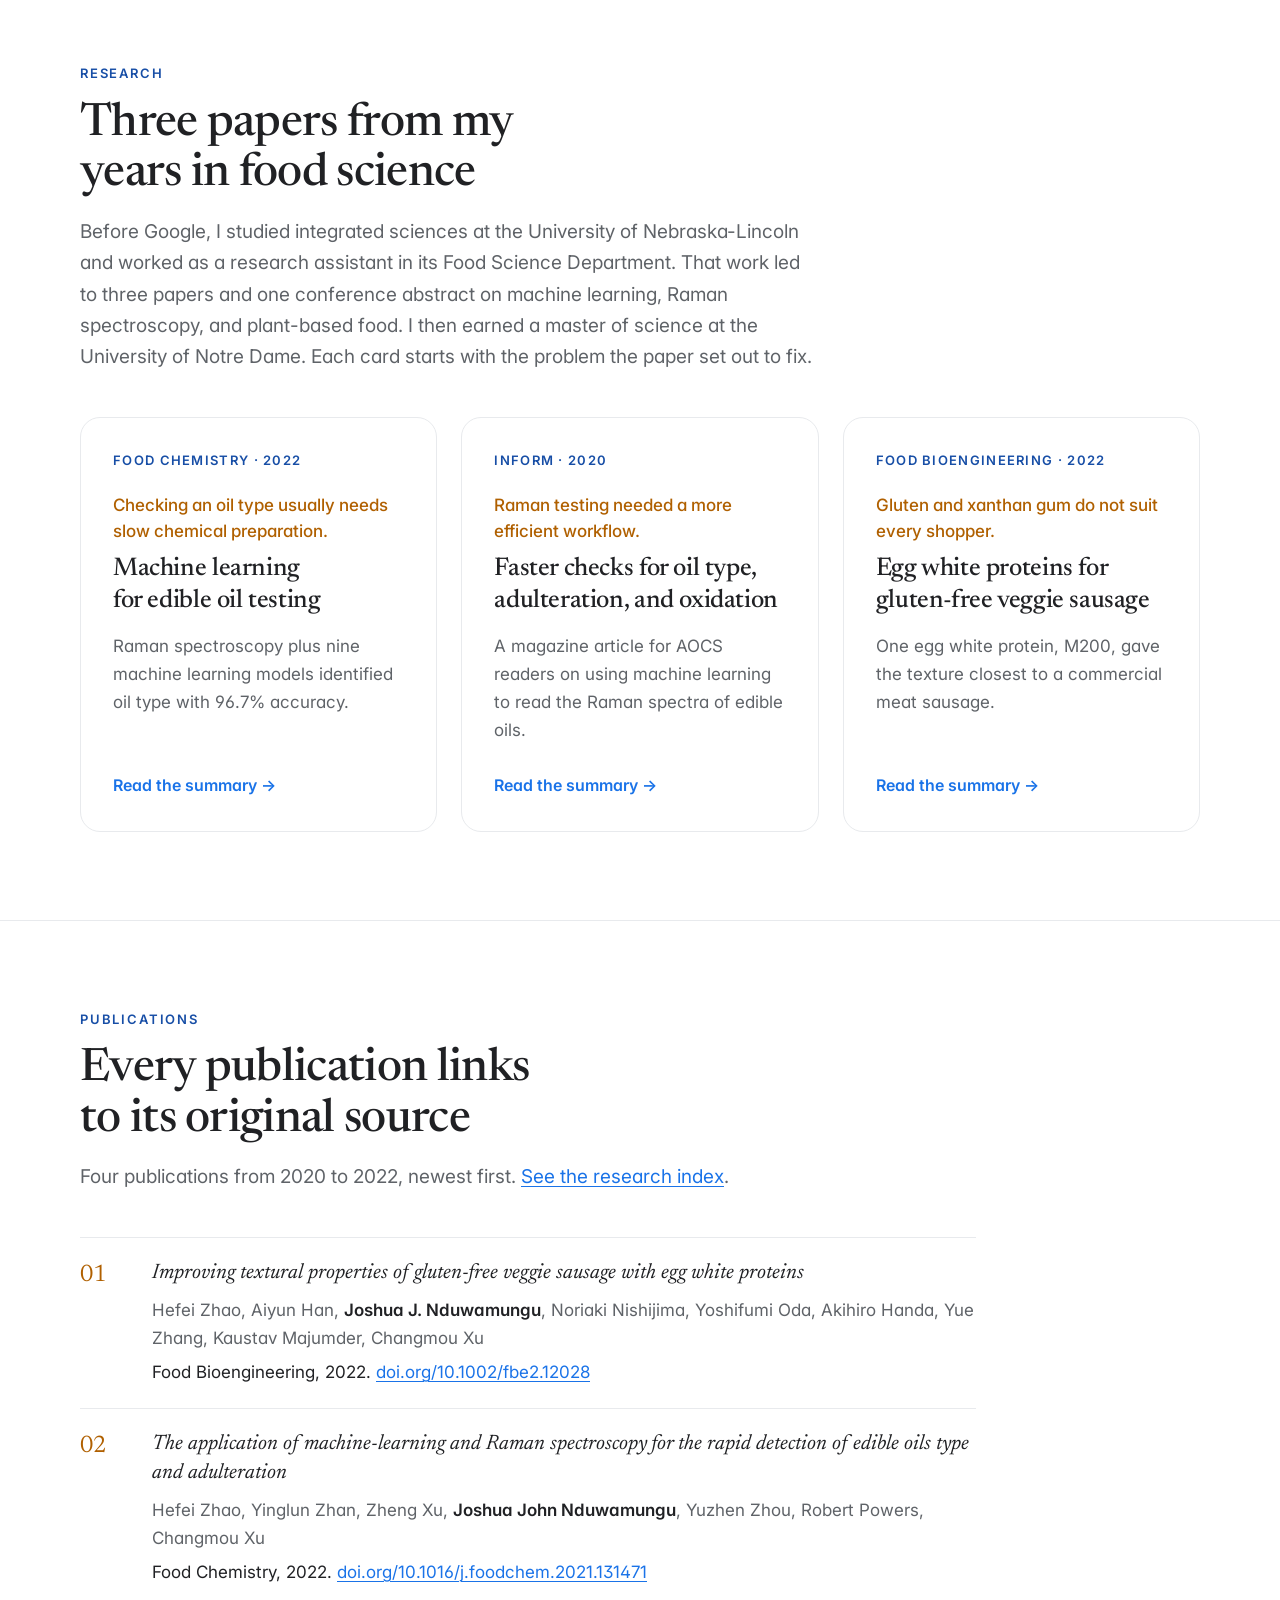
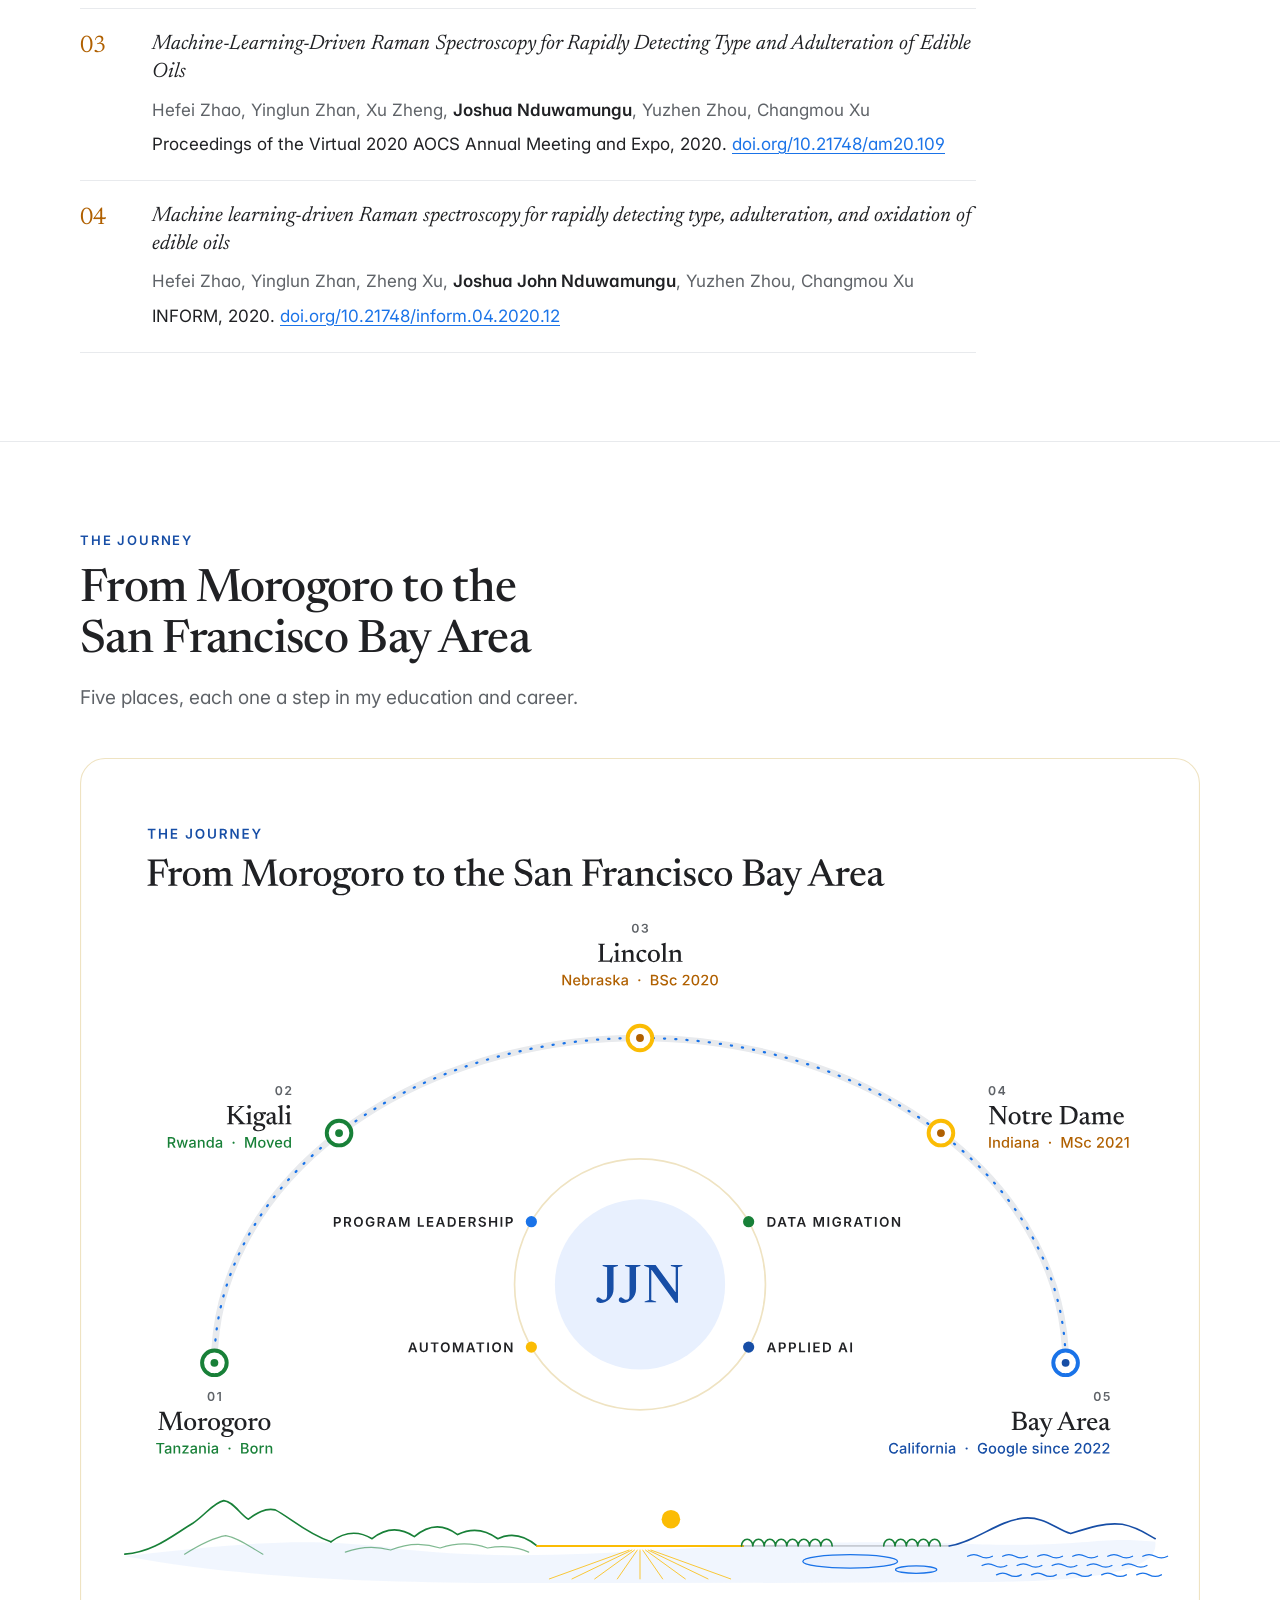
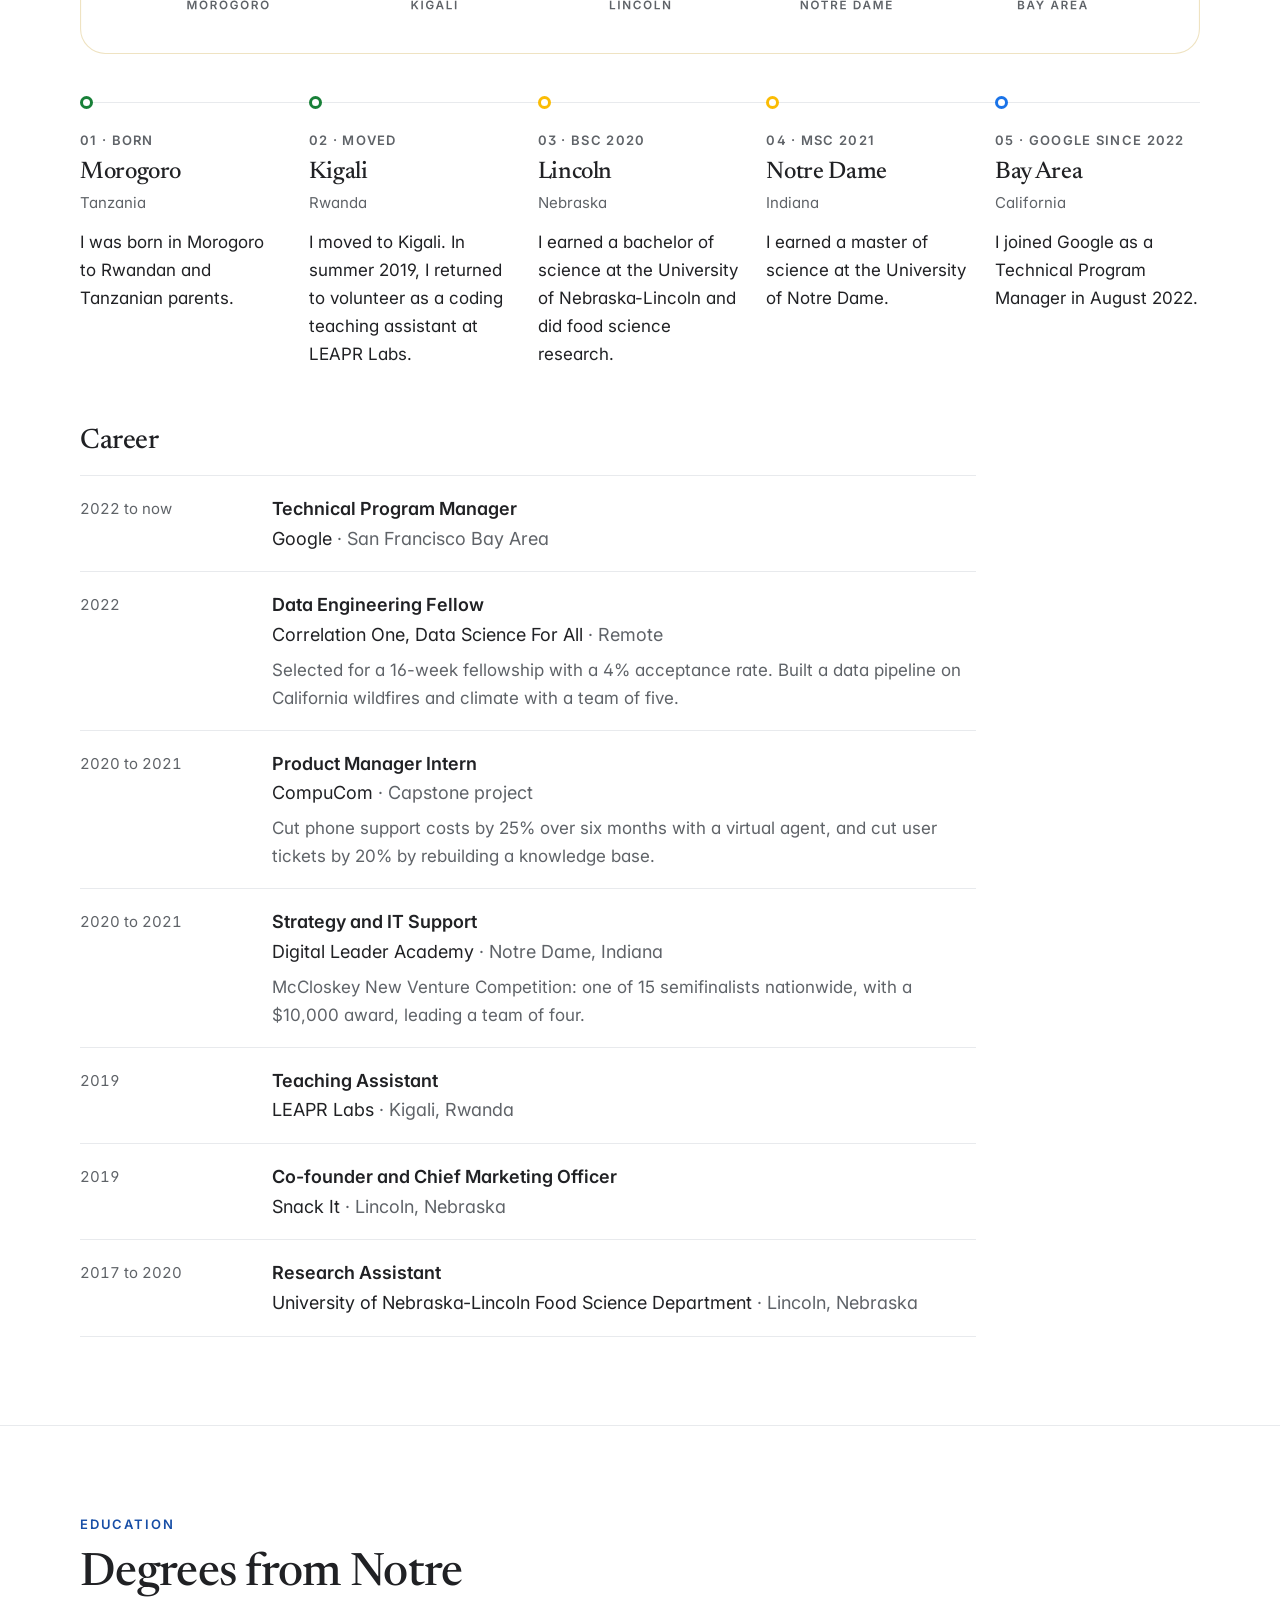
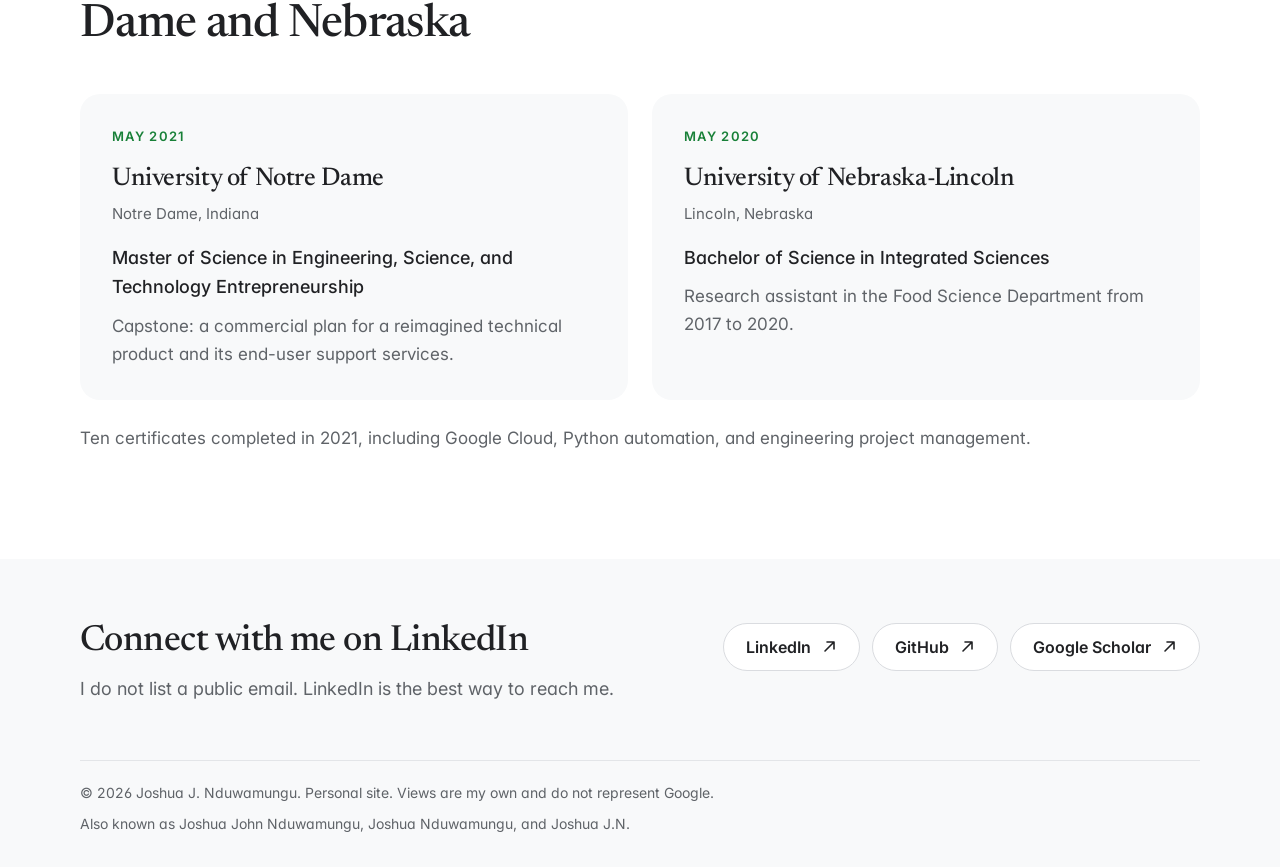
==== commit f53fb3e5: "Load updated stylesheet on home and 404 pages" ====
--- a/index.html
+++ b/index.html
@@ -16,7 +16,7 @@
 <link rel="manifest" href="/site.webmanifest">
 <link rel="preload" href="/assets/fonts/newsreader-var.woff2" as="font" type="font/woff2" crossorigin>
 <link rel="preload" href="/assets/fonts/inter-var.woff2" as="font" type="font/woff2" crossorigin>
-<link rel="stylesheet" href="/assets/css/site.css?v=2">
+<link rel="stylesheet" href="/assets/css/site.css?v=3">
 <meta property="og:type" content="profile">
 <meta property="og:site_name" content="Joshua J. Nduwamungu">
 <meta property="og:title" content="Joshua J. Nduwamungu | Technical Program Manager at Google">
--- a/assets/css/site.css
+++ b/assets/css/site.css
@@ -11,7 +11,7 @@
   --sans:"Inter",system-ui,-apple-system,"Segoe UI",Roboto,Arial,sans-serif;
   --mono:ui-monospace,SFMono-Regular,Menlo,Consolas,monospace;
   --wrap:1120px;--measure:68ch;--radius:20px;
-  --space:clamp(80px,11vw,136px);
+  --space:clamp(56px,7vw,88px);
   color-scheme:light;
 }
 *,*::before,*::after{box-sizing:border-box}
@@ -46,16 +46,16 @@
 h1,h2,h3{text-wrap:balance}
 .nw{white-space:nowrap}
 p{margin:0 0 1.1em}
-.eyebrow{display:block;font-family:var(--sans);font-size:.8125rem;font-weight:600;letter-spacing:.14em;text-transform:uppercase;color:var(--signature-deep);margin:0 0 18px}
+.eyebrow{display:block;font-family:var(--sans);font-size:.8125rem;font-weight:600;letter-spacing:.14em;text-transform:uppercase;color:var(--signature-deep);margin:0 0 14px}
 .lede{font-size:clamp(1.25rem,2.1vw,1.5rem);line-height:1.5;color:var(--text);max-width:34ch;letter-spacing:-.01em}
 .muted{color:var(--stone)}
 .small{font-size:1.0625rem}
 
 /* Hero */
-.hero{padding:clamp(64px,10vw,128px) 0 0}
-.hero h1{margin-bottom:28px}
-.hero .lede{margin-bottom:40px;max-width:38ch}
-.actions{display:flex;flex-wrap:wrap;gap:12px;margin:0 0 clamp(56px,8vw,96px)}
+.hero{padding:clamp(48px,7vw,88px) 0 0}
+.hero h1{margin-bottom:22px}
+.hero .lede{margin-bottom:32px;max-width:38ch}
+.actions{display:flex;flex-wrap:wrap;gap:12px;margin:0 0 clamp(36px,5vw,60px)}
 .btn{display:inline-flex;align-items:center;gap:10px;min-height:48px;padding:0 22px;border-radius:999px;font-weight:600;font-size:1rem;text-decoration:none;transition:background-color .2s ease,border-color .2s ease,color .2s ease}
 .btn-primary{background:var(--signature);color:#fff}
 .btn-primary:hover{background:var(--signature-deep);color:#fff}
@@ -63,19 +63,19 @@
 .btn-secondary:hover{border-color:var(--text);color:var(--text)}
 .btn svg{width:16px;height:16px}
 .horizon{width:100%;color:var(--text)}
-.horizon-labels{display:grid;grid-template-columns:repeat(5,1fr);margin:14px 0 0;padding-bottom:28px !important;padding:0;list-style:none;font-size:.75rem;font-weight:600;letter-spacing:.12em;text-transform:uppercase;color:var(--stone);text-align:center}
+.horizon-labels{display:grid;grid-template-columns:repeat(5,1fr);margin:14px 0 0;padding-bottom:16px !important;padding:0;list-style:none;font-size:.75rem;font-weight:600;letter-spacing:.12em;text-transform:uppercase;color:var(--stone);text-align:center}
 
 /* Sections */
 .section{padding:var(--space) 0;border-top:1px solid var(--hairline)}
-.section-head{display:grid;gap:0;margin-bottom:clamp(40px,6vw,64px);max-width:46rem}
-.section-head p{margin:20px 0 0;color:var(--stone);font-size:1.1875rem}
+.section-head{display:grid;gap:0;margin-bottom:clamp(28px,4vw,44px);max-width:46rem}
+.section-head p{margin:16px 0 0;color:var(--stone);font-size:1.1875rem}
 
 /* Highlights */
 .stats{display:grid;grid-template-columns:repeat(4,minmax(0,1fr));gap:24px;margin:0;padding:0;list-style:none}
 .stat{padding-top:24px;border-top:2px solid var(--text)}
 .stat .num{display:block;font-family:var(--serif);font-size:clamp(2rem,3vw,2.5rem);line-height:1;letter-spacing:-.02em;margin-bottom:16px;font-variant-numeric:lining-nums}
 .stat p{margin:0;color:var(--stone);font-size:1.0625rem;line-height:1.55}
-.work-more{display:grid;grid-template-columns:repeat(3,minmax(0,1fr));gap:24px;margin:clamp(48px,6vw,72px) 0 0;padding:0;list-style:none}
+.work-more{display:grid;grid-template-columns:repeat(3,minmax(0,1fr));gap:24px;margin:clamp(32px,4vw,48px) 0 0;padding:0;list-style:none}
 .work-more li{background:var(--surface);border-radius:16px;padding:24px 24px 26px;font-size:1.0625rem;line-height:1.6;position:relative}
 .work-more li::before{content:"";display:block;width:28px;height:4px;border-radius:2px;background:var(--accent);margin-bottom:18px}
 .recognition{margin:40px 0 0;display:flex;align-items:baseline;gap:14px;color:var(--text);font-size:1.0625rem}
@@ -94,7 +94,7 @@
 
 /* Publications */
 .pubs{margin:0;padding:0;list-style:none;counter-reset:pub;max-width:56rem}
-.pubs li{counter-increment:pub;display:grid;grid-template-columns:56px 1fr;gap:8px 16px;padding:28px 0;border-top:1px solid var(--hairline)}
+.pubs li{counter-increment:pub;display:grid;grid-template-columns:56px 1fr;gap:8px 16px;padding:22px 0;border-top:1px solid var(--hairline)}
 .pubs li:last-child{border-bottom:1px solid var(--hairline)}
 .pubs li::before{content:counter(pub,decimal-leading-zero);font-family:var(--serif);font-size:1.5rem;color:var(--accent-deep);line-height:1.3}
 .pubs .t{font-family:var(--serif);font-style:italic;font-size:1.3125rem;line-height:1.35;display:block;margin-bottom:8px;color:var(--text)}
@@ -104,7 +104,7 @@
 .me{color:var(--text);font-weight:600}
 
 /* Journey */
-.journey-art{margin:0 0 clamp(48px,6vw,72px);border-radius:22px;overflow:hidden}
+.journey-art{margin:0 0 clamp(32px,4vw,48px);border-radius:22px;overflow:hidden}
 .journey-art img{width:100%}
 .timeline{margin:0;padding:0;list-style:none;display:grid;grid-template-columns:repeat(5,minmax(0,1fr));gap:24px}
 .timeline li{position:relative;padding-top:28px}
@@ -118,32 +118,32 @@
 
 /* Career and education */
 .career{margin:0;padding:0;list-style:none;max-width:56rem}
-.career li{display:grid;grid-template-columns:160px 1fr;gap:4px 32px;padding:22px 0;border-top:1px solid var(--hairline)}
+.career li{display:grid;grid-template-columns:160px 1fr;gap:4px 32px;padding:18px 0;border-top:1px solid var(--hairline)}
 .career li:last-child{border-bottom:1px solid var(--hairline)}
 .career .when{font-size:.9375rem;color:var(--stone);font-variant-numeric:tabular-nums;padding-top:3px}
 .career .role{font-weight:600;margin:0}
 .career .org{margin:0;color:var(--text)}
 .career .cnote{margin:6px 0 0;color:var(--stone);font-size:1.0625rem}
-.edu{display:grid;grid-template-columns:repeat(2,minmax(0,1fr));gap:24px;margin:0 0 32px;padding:0;list-style:none}
+.edu{display:grid;grid-template-columns:repeat(2,minmax(0,1fr));gap:24px;margin:0 0 24px;padding:0;list-style:none}
 .edu li{background:var(--surface);border-radius:var(--radius);padding:32px}
 .edu .date{font-size:.8125rem;font-weight:600;letter-spacing:.1em;text-transform:uppercase;color:var(--secondary);margin-bottom:16px;display:block}
 .edu h3{margin-bottom:6px}
 .edu .where{color:var(--stone);font-size:.9375rem;margin-bottom:16px}
 .edu .deg{font-weight:500;margin-bottom:10px}
 .edu p:last-child{margin:0;color:var(--stone);font-size:1.0625rem}
-.sub-head{font-family:var(--serif);font-size:1.75rem;margin:clamp(56px,7vw,80px) 0 24px}
+.sub-head{font-family:var(--serif);font-size:1.75rem;margin:clamp(40px,5vw,56px) 0 16px}
 
 /* Article pages */
 .narrow{width:min(100% - 48px,800px)}
 .article .cards{grid-template-columns:1fr}
-.crumbs{font-size:.9375rem;color:var(--stone);margin:0 0 32px;padding:0;list-style:none;display:flex;flex-wrap:wrap;gap:8px}
+.crumbs{font-size:.9375rem;color:var(--stone);margin:0 0 24px;padding:0;list-style:none;display:flex;flex-wrap:wrap;gap:8px}
 .crumbs li+li::before{content:"/";margin-right:8px;color:#BDC1C6}
 .crumbs a{color:var(--stone)}
-.article{padding:clamp(56px,8vw,104px) 0 var(--space)}
-.article h1{font-size:clamp(2.375rem,5.4vw,3.875rem);line-height:1.08;margin-bottom:24px;max-width:22ch}
-.article .byline{display:flex;flex-wrap:wrap;gap:6px 20px;font-size:.9375rem;color:var(--stone);margin:0 0 40px;padding:0;list-style:none}
-.article .intro{font-size:1.3125rem;line-height:1.55;max-width:var(--measure);margin-bottom:56px}
-.article h2{font-size:clamp(1.625rem,3vw,2.125rem);margin:56px 0 18px}
+.article{padding:clamp(40px,6vw,72px) 0 var(--space)}
+.article h1{font-size:clamp(2.375rem,5.4vw,3.875rem);line-height:1.08;margin-bottom:18px;max-width:22ch}
+.article .byline{display:flex;flex-wrap:wrap;gap:6px 20px;font-size:.9375rem;color:var(--stone);margin:0 0 28px;padding:0;list-style:none}
+.article .intro{font-size:1.3125rem;line-height:1.55;max-width:var(--measure);margin-bottom:32px}
+.article h2{font-size:clamp(1.625rem,3vw,2.125rem);margin:40px 0 14px}
 .article ul.facts{padding:0;margin:0 0 1.1em;list-style:none}
 .article ul.facts li{position:relative;padding-left:28px;margin-bottom:12px}
 .article ul.facts li::before{content:"";position:absolute;left:0;top:.62em;width:12px;height:2px;background:var(--accent)}
@@ -161,25 +161,25 @@
 .cite p{margin:0}
 .sources{font-size:1.0625rem;color:var(--stone);max-width:var(--measure)}
 .sources ul{padding-left:20px;margin:8px 0 0}
-.note{font-size:1.0625rem;color:var(--stone);border-left:3px solid var(--warm-hairline);padding-left:16px;max-width:var(--measure);margin:40px 0 0}
+.note{font-size:1.0625rem;color:var(--stone);border-left:3px solid var(--warm-hairline);padding-left:16px;max-width:var(--measure);margin:32px 0 0}
 
 /* Footer */
-.site-footer{background:var(--surface);padding:clamp(56px,8vw,88px) 0 40px;margin-top:0}
+.site-footer{background:var(--surface);padding:clamp(40px,6vw,64px) 0 32px;margin-top:0}
 .footer-grid{display:grid;grid-template-columns:minmax(0,1fr) auto;gap:40px;align-items:start}
 .connect li{flex:none}
 .site-footer h2{font-size:clamp(1.75rem,3vw,2.25rem);margin-bottom:12px}
 .connect{display:flex;flex-wrap:wrap;gap:12px;margin:0;padding:0;list-style:none;justify-content:flex-end}
-.legal{margin-top:56px;padding-top:24px;border-top:1px solid #E3E5E8;display:flex;flex-wrap:wrap;justify-content:space-between;gap:8px 24px;font-size:.875rem;color:var(--stone)}
+.legal{margin-top:36px;padding-top:20px;border-top:1px solid #E3E5E8;display:flex;flex-wrap:wrap;justify-content:space-between;gap:8px 24px;font-size:.875rem;color:var(--stone)}
 .legal p{margin:0}
 
 /* 404 */
-.lost{padding:clamp(96px,14vw,176px) 0;min-height:60vh}
+.lost{padding:clamp(64px,10vw,120px) 0;min-height:50vh}
 
 @media (max-width:960px){
-  .stats{grid-template-columns:repeat(2,minmax(0,1fr));gap:40px 24px}
+  .stats{grid-template-columns:repeat(2,minmax(0,1fr));gap:32px 24px}
   .cards,.work-more{grid-template-columns:1fr}
   .timeline{grid-template-columns:1fr;gap:0}
-  .timeline li{padding:0 0 32px 36px}
+  .timeline li{padding:0 0 24px 36px}
   .timeline li::before{top:8px;bottom:0;left:6px;right:auto;width:1px;height:auto}
   .timeline li:last-child::before{display:none}
   .timeline li::after{top:2px}
